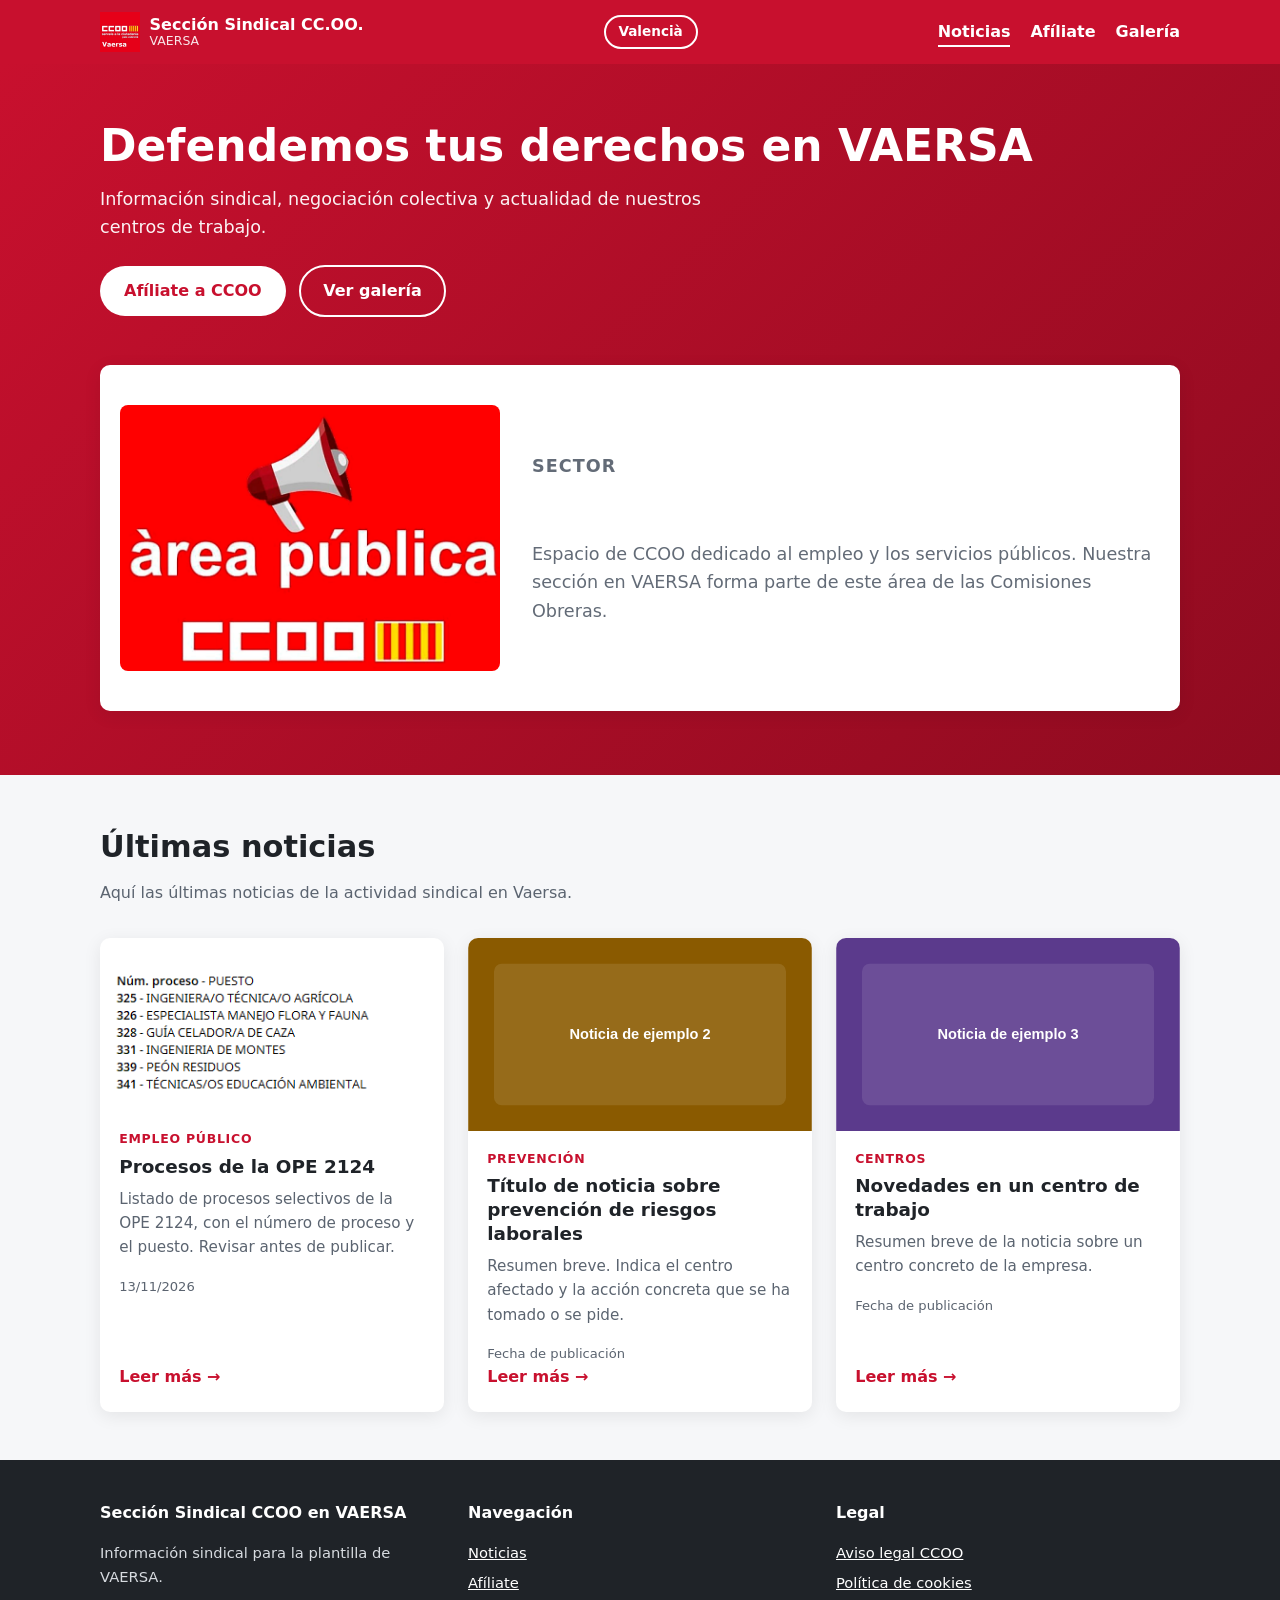
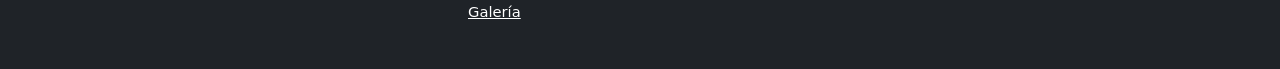
==== es/index.html @ c524bc8a "oro" ====
<!DOCTYPE html>
<html lang="es">
<head>
  <meta charset="UTF-8">
  <meta name="viewport" content="width=device-width, initial-scale=1.0">
  <title>Inicio · CCOO en VAERSA</title>
  <meta name="description" content="Noticias de la Sección Sindical de CCOO en VAERSA: negociación, centros de trabajo y actualidad laboral.">
  <link rel="alternate" hreflang="ca" href="../ca/index.html">
  <link rel="alternate" hreflang="es" href="../es/index.html">
  <link rel="icon" type="image/png" href="../img/ccoo-vaersa.png">
  <link rel="stylesheet" href="../css/styles.css">
</head>
<body>
<a class="skip" href="#principal">Saltar al contenido</a>

<header class="cabecera">
  <div class="contenedor">
    <a class="marca" href="index.html">
      <img class="marca-wordmark" src="../img/ccoo-wordmark.png" alt="CCOO">
      <span>Sección Sindical CC.OO.<small>VAERSA</small></span>
    </a>
    <div class="derecha">
      <nav class="idiomes" aria-label="Idioma">
        <a href="../ca/index.html" lang="ca" hreflang="ca">Valencià</a>
      </nav>
      <button class="menu-btn" aria-expanded="false" aria-controls="menu-principal" aria-label="Abrir menú">☰</button>
    </div>
    <nav class="nav" id="menu-principal" aria-label="Principal">
      <ul>
        <li><a href="index.html" aria-current="page">Noticias</a></li>
        <li><a href="afiliacion.html">Afíliate</a></li>
        <li><a href="galeria.html">Galería</a></li>
      </ul>
    </nav>
  </div>
</header>

<main id="principal">
  <div class="hero">
    <div class="contenedor hero-grid">
      <div>
        <h1>Defendemos tus derechos en VAERSA</h1>
        <p>Información sindical, negociación colectiva y actualidad de nuestros centros de trabajo.</p>
        <a class="boton" href="afiliacion.html">Afíliate a CCOO</a>
        <a class="boton-sec" href="galeria.html">Ver galería</a>
      </div>
    </div>
    <div class="ap contenedor">
      <a href="https://paisvalencia.fsc.ccoo.es/" target="_blank" rel="noopener noreferrer">
        <img src="../img/ccoo-area-publica.png" alt="Logotipo de Àrea Pública de CCOO" width="1600" height="1121" loading="lazy">
      </a>
      <div>
        <p class="etiqueta">Sector</p>
        <h2>Área Pública</h2>
        <p>Espacio de CCOO dedicado al empleo y los servicios públicos. Nuestra sección en VAERSA forma parte de este área de las Comisiones Obreras.</p>
      </div>
    </div>
  </div>

  <section aria-labelledby="titulo-noticias">
    <div class="contenedor">
      <h2 id="titulo-noticias">Últimas noticias</h2>
      <p class="subtitulo">Aquí las últimas noticias de la actividad sindical en Vaersa.</p>
      <div class="rejilla">
        <article class="tarjeta">
          <img class="pequena" src="../img/fin-ope-2124.png" alt="Listado de procesos selectivos de la OPE 2124 con número de proceso y puesto" width="340" height="137" loading="lazy">
          <div class="cuerpo">
            <span class="etiqueta">Empleo público</span>
            <h3>Procesos de la OPE 2124</h3>
            <p>Listado de procesos selectivos de la OPE 2124, con el número de proceso y el puesto. Revisar antes de publicar.</p>
            <div class="mas" hidden><p>Recordad que las plazas con reserva de DF (diversidad funcional) se ofrecen primero a 'DF promoción interna', si hay vacantes se ofrecen a 'DF Turno Libre' y si finalmente quedasen vacantes pasarían a 'sin reserva'. El motivo es que la prioridad de adjudicación es la DF en si misma.</p></div>
            <span class="fecha">13/11/2026</span>
            <button class="enlace enlace-btn" type="button" aria-expanded="false" data-mas="Leer más →" data-menos="Menos">Leer más →</button>
          </div>
        </article>



        <article class="tarjeta">
          <img src="../img/noticia-02.svg" alt="Imagen de la noticia de ejemplo 2" width="800" height="450" loading="lazy">
          <div class="cuerpo">
            <span class="etiqueta">Prevención</span>
            <h3>Título de noticia sobre prevención de riesgos laborales</h3>
            <p>Resumen breve. Indica el centro afectado y la acción concreta que se ha tomado o se pide.</p>
            <div class="mas" hidden><p>Texto completo pendiente de redactar.</p></div>
            <span class="fecha">Fecha de publicación</span>
            <button class="enlace enlace-btn" type="button" aria-expanded="false" data-mas="Leer más →" data-menos="Menos">Leer más →</button>
          </div>
        </article>
        <article class="tarjeta">
          <img src="../img/noticia-03.svg" alt="Imagen de la noticia de ejemplo 3" width="800" height="450" loading="lazy">
          <div class="cuerpo">
            <span class="etiqueta">Centros</span>
            <h3>Novedades en un centro de trabajo</h3>
            <p>Resumen breve de la noticia sobre un centro concreto de la empresa.</p>
            <div class="mas" hidden><p>Texto completo pendiente de redactar.</p></div>
            <span class="fecha">Fecha de publicación</span>
            <button class="enlace enlace-btn" type="button" aria-expanded="false" data-mas="Leer más →" data-menos="Menos">Leer más →</button>
          </div>
        </article>
      </div>
    </div>
  </section>
</main>

<footer class="pie">
  <div class="contenedor columnas">
    <div>
      <h3>Sección Sindical CCOO en VAERSA</h3>
      <p>Información sindical para la plantilla de VAERSA.</p>
    </div>
    <div>
      <h3>Navegación</h3>
      <ul>
        <li><a href="index.html">Noticias</a></li>
        <li><a href="afiliacion.html">Afíliate</a></li>
        <li><a href="galeria.html">Galería</a></li>
      </ul>
    </div>
    <div>
      <h3>Legal</h3>
      <ul>
        <li><a href="https://www.ccoo.es/Aviso_legal">Aviso legal CCOO</a></li>
        <li><a href="https://www.ccoo.es/Politica_de_cookies">Política de cookies</a></li>
      </ul>
    </div>
  </div>
</footer>

<script src="../js/main.js"></script>
</body>
</html>
---- css/styles.css ----
:root{
  --rojo:#c8102e;
  --rojo-osc:#8f0b20;
  --gris-oscuro:#1f2328;
  --gris:#5b6470;
  --fondo:#f6f7f9;
  --blanco:#ffffff;
  --radio:10px;
  --sombra:0 4px 18px rgba(0,0,0,.08);
  --max:1120px;
}
*{box-sizing:border-box}
html{scroll-behavior:smooth}
body{margin:0;font-family:system-ui,-apple-system,"Segoe UI",Roboto,Arial,sans-serif;color:var(--gris-oscuro);background:var(--fondo);line-height:1.6}
img{max-width:100%;height:auto;display:block}
img.tarjeta{display:block;width:100%;height:auto}
a{color:var(--rojo)}
.contenedor{max-width:var(--max);margin:0 auto;padding:0 1.25rem}
.skip{position:absolute;left:-9999px}
.skip:focus{left:1rem;top:1rem;background:#fff;padding:.5rem 1rem;z-index:100}
:focus-visible{outline:3px solid #ffb703;outline-offset:2px}

.cabecera{background:var(--rojo);color:#fff;position:sticky;top:0;z-index:50}
.cabecera .contenedor{display:flex;align-items:center;justify-content:space-between;gap:1rem;min-height:64px}
.marca{display:flex;align-items:center;gap:.6rem;color:#fff;text-decoration:none;font-weight:700}
.marca small{display:block;font-weight:400;font-size:.78rem;opacity:.9}
.marca img{width:40px;height:40px}
.menu-btn{display:none;background:none;border:0;color:#fff;font-size:1.6rem;cursor:pointer;padding:.25rem .5rem}
.nav ul{list-style:none;margin:0;padding:0;display:flex;gap:1.25rem}
.nav a{color:#fff;text-decoration:none;font-weight:600;padding:.25rem 0;border-bottom:2px solid transparent}
.nav a:hover,.nav a[aria-current="page"]{border-bottom-color:#fff}

.hero{background:linear-gradient(135deg,var(--rojo) 0%,var(--rojo-osc) 100%);color:#fff;padding:3.5rem 0 4rem}
.hero h1{font-size:clamp(1.8rem,4vw,2.75rem);margin:0 0 .75rem;line-height:1.2}
.hero p{font-size:1.1rem;max-width:640px;margin:0 0 1.5rem;opacity:.95}
.boton{display:inline-block;background:#fff;color:var(--rojo);padding:.75rem 1.5rem;border-radius:999px;font-weight:700;text-decoration:none}
.boton:hover{background:#fbe9ec}
.boton-sec{display:inline-block;border:2px solid #fff;color:#fff;padding:.7rem 1.4rem;border-radius:999px;font-weight:700;text-decoration:none;margin-left:.5rem}

section{padding:3rem 0}
h2{font-size:clamp(1.4rem,3vw,1.9rem);margin:0 0 1rem}
.subtitulo{color:var(--gris);margin:-.5rem 0 2rem}

.rejilla{display:grid;gap:1.5rem;grid-template-columns:repeat(auto-fit,minmax(280px,1fr))}
.tarjeta{background:var(--blanco);border-radius:var(--radio);box-shadow:var(--sombra);overflow:hidden;display:flex;flex-direction:column}
.tarjeta img{width:100%;height:auto;object-fit:contain;aspect-ratio:auto}
.tarjeta .cuerpo{padding:1.1rem 1.2rem 1.4rem;display:flex;flex-direction:column;flex:1}
.etiqueta{font-size:.78rem;text-transform:uppercase;letter-spacing:.06em;color:var(--rojo);font-weight:700}
.tarjeta h3{margin:.35rem 0 .5rem;font-size:1.15rem;line-height:1.3}
.tarjeta p{margin:0 0 1rem;color:var(--gris);font-size:.95rem}
.tarjeta .enlace{margin-top:auto;font-weight:700;text-decoration:none}
.fecha{font-size:.82rem;color:var(--gris)}

.ventajas{display:grid;gap:1rem;grid-template-columns:repeat(auto-fit,minmax(240px,1fr));list-style:none;padding:0;margin:0}
.ventajas li{background:var(--blanco);padding:1.25rem;border-radius:var(--radio);box-shadow:var(--sombra);border-top:4px solid var(--rojo)}
.ventajas strong{display:block;margin-bottom:.25rem}
.precio{background:var(--blanco);border-radius:var(--radio);box-shadow:var(--sombra);padding:2rem;display:grid;gap:1.5rem;grid-template-columns:1fr 1fr;align-items:center}
.precio .cifra{font-size:clamp(2.4rem,6vw,3.4rem);font-weight:800;color:var(--rojo);line-height:1}
.precio .cifra span{font-size:1rem;color:var(--gris);font-weight:600}
.aviso{font-size:.85rem;color:var(--gris);background:#fff7e0;border-left:4px solid #e0a800;padding:.75rem 1rem;border-radius:6px;margin-top:1rem}
.pasos{counter-reset:paso;list-style:none;padding:0;margin:1.5rem 0 0;display:grid;gap:1rem}
.pasos li{counter-increment:paso;background:var(--blanco);padding:1rem 1.25rem 1rem 3.5rem;border-radius:var(--radio);position:relative;box-shadow:var(--sombra)}
.pasos li::before{content:counter(paso);position:absolute;left:1rem;top:50%;transform:translateY(-50%);background:var(--rojo);color:#fff;width:28px;height:28px;border-radius:50%;display:grid;place-items:center;font-weight:700}
.pasos .boton{margin-top:.5rem;background:var(--rojo);color:#fff}
.pasos .boton:hover{background:var(--rojo-osc)}

.filtros{display:flex;gap:.5rem;flex-wrap:wrap;margin-bottom:1.5rem}
.filtros button{border:1px solid var(--rojo);background:#fff;color:var(--rojo);padding:.45rem 1rem;border-radius:999px;cursor:pointer;font-weight:600}
.filtros button[aria-pressed="true"]{background:var(--rojo);color:#fff}
.galeria{display:grid;gap:1rem;grid-template-columns:repeat(auto-fill,minmax(220px,1fr))}
.galeria figure{margin:0;background:#fff;border-radius:var(--radio);overflow:hidden;box-shadow:var(--sombra)}
.galeria figure[hidden]{display:none}
.galeria img{aspect-ratio:4/3;object-fit:cover;width:100%;transition:transform .3s}
.galeria figure:hover img{transform:scale(1.04)}
.galeria figcaption{padding:.6rem .8rem;font-size:.9rem;color:var(--gris)}

.pie{background:var(--gris-oscuro);color:#d7dbe0;padding:2.5rem 0;font-size:.92rem}
.pie a{color:#fff}
.pie .columnas{display:grid;gap:1.5rem;grid-template-columns:repeat(auto-fit,minmax(200px,1fr))}
.pie h3{color:#fff;font-size:1rem;margin-top:0}
.pie ul{list-style:none;padding:0;margin:0}
.pie li{margin-bottom:.35rem}

@media (max-width:820px){
  .menu-btn{display:block}
  .nav{display:none;position:absolute;top:64px;left:0;right:0;background:var(--rojo-osc)}
  .nav.abierto{display:block}
  .nav ul{flex-direction:column;padding:1rem 1.25rem;gap:.75rem}
  .precio{grid-template-columns:1fr;padding:1.5rem}
  .boton-sec{margin-left:0;margin-top:.75rem}
}
@media (max-width:480px){
  section{padding:2.2rem 0}
  .hero{padding:2.5rem 0 3rem}
  .galeria{grid-template-columns:1fr 1fr}
}
@media (prefers-reduced-motion:reduce){*{transition:none!important;scroll-behavior:auto!important}}

/* ---- Imágenes de marca ---- */
.marca-wordmark{height:26px;width:auto}
.marca span{line-height:1.15}
.hero-grid{display:block}
.ap{display:grid;grid-template-columns:minmax(220px,380px) 1fr;gap:2rem;align-items:center;padding:2.5rem 1.25rem;background:var(--blanco);border-radius:var(--radio);box-shadow:var(--sombra);margin-top:3rem;max-width:calc(var(--max) - 2.5rem)}
.ap img{width:100%;border-radius:8px}
.ap h2{margin:.25rem 0 .5rem}
.ap p{margin:0;color:var(--gris)}
@media (max-width:820px){
  .ap{grid-template-columns:1fr;margin-top:2rem}
}

/* ---- Idioma ---- */
.derecha{display:flex;align-items:center;gap:.75rem}
.idiomes a{display:inline-block;color:#fff;text-decoration:none;font-weight:700;font-size:.85rem;border:2px solid #fff;border-radius:999px;padding:.25rem .8rem;white-space:nowrap}
.idiomes a:hover{background:#fff;color:var(--rojo)}
@media (max-width:820px){
  .nav{top:64px}
}

/* Imagen pequeña (listado): sin ampliar, centrada, con fondo blanco */
.tarjeta img.pequena{width:auto;max-width:100%;height:auto;align-self:center;margin:1.25rem auto .25rem;padding:.6rem;background:#fff;object-fit:contain;aspect-ratio:auto}

/* Botón con aspecto de enlace (Llegir més / Menys) */
.enlace-btn{background:none;border:0;padding:0;margin-top:auto;cursor:pointer;font:inherit;font-weight:700;color:var(--rojo);text-align:left}
.enlace-btn:hover{text-decoration:underline}
.cuerpo .mas{margin:.5rem 0 .75rem;color:var(--gris);font-size:.95rem}
.cuerpo .mas p{margin:0}
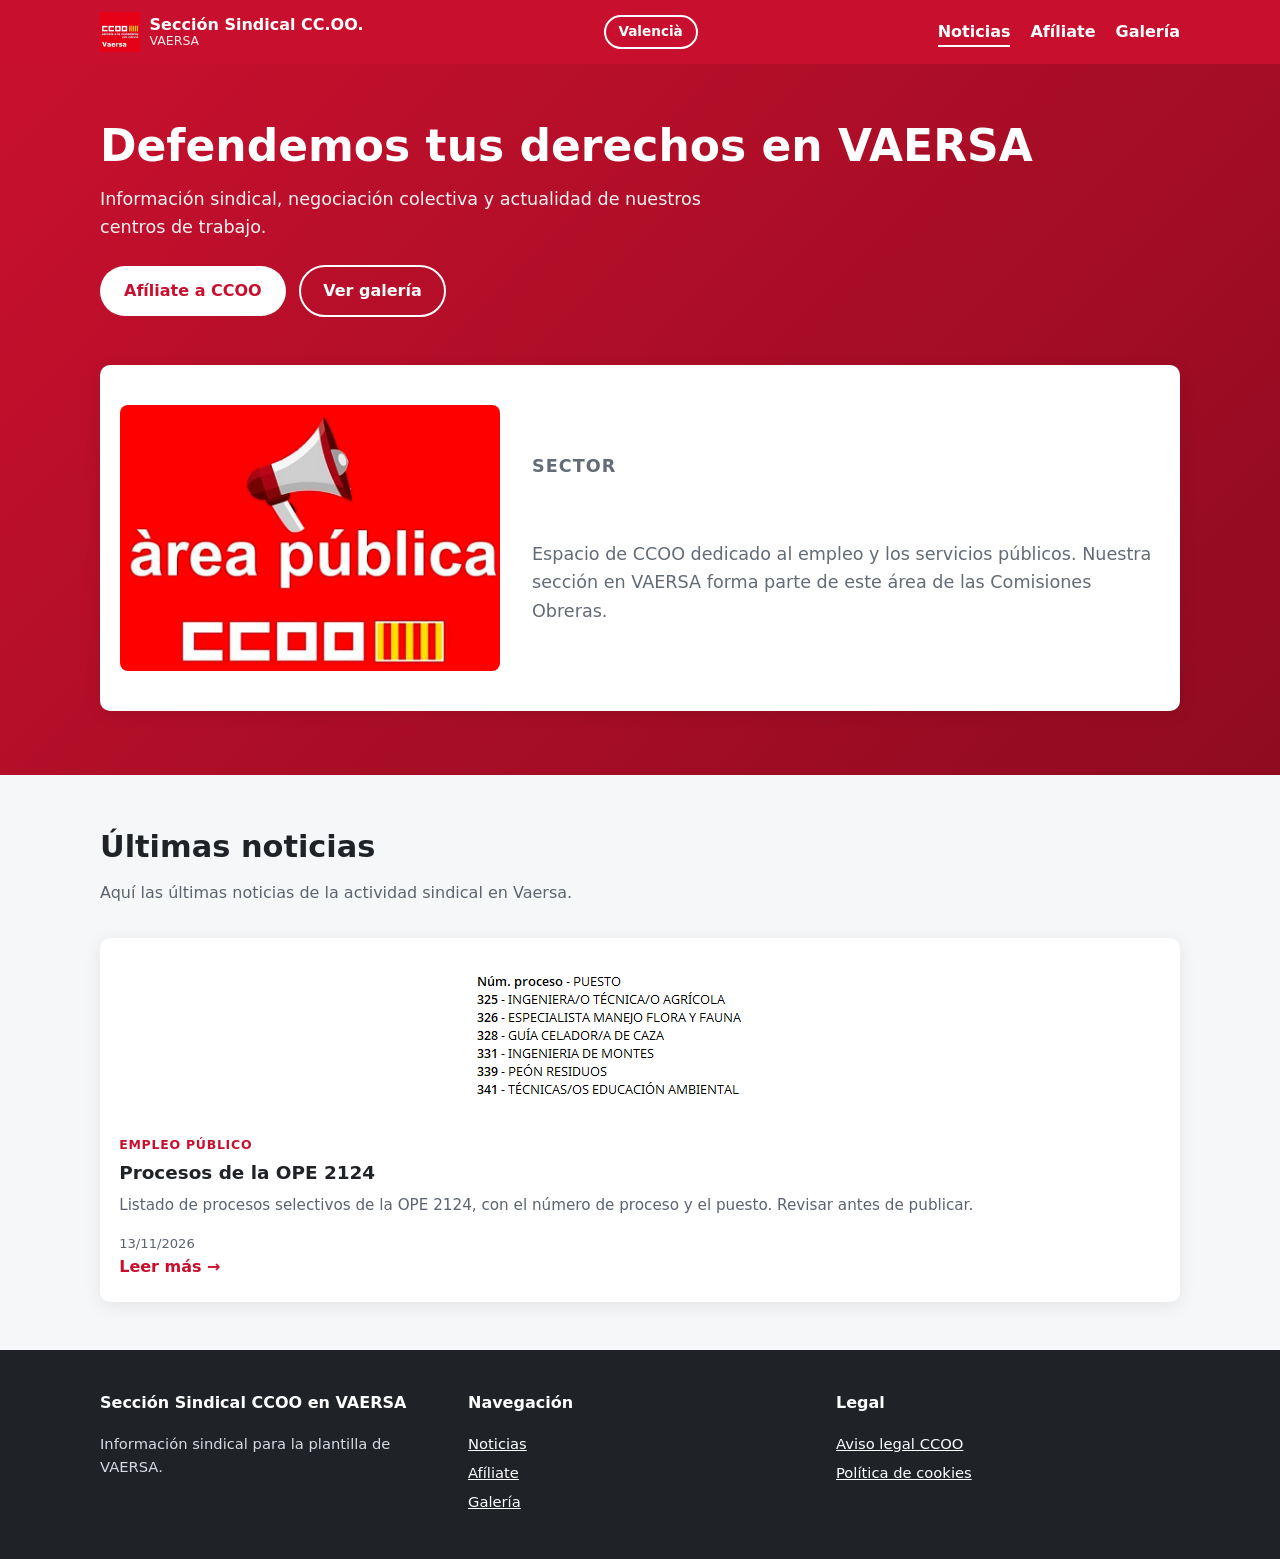
==== commit 31c61915: "elimino tarjetas" ====
--- a/es/index.html
+++ b/es/index.html
@@ -76,7 +76,7 @@
 
 
 
-        <article class="tarjeta">
+        <!-- <article class="tarjeta">
           <img src="../img/noticia-02.svg" alt="Imagen de la noticia de ejemplo 2" width="800" height="450" loading="lazy">
           <div class="cuerpo">
             <span class="etiqueta">Prevención</span>
@@ -86,8 +86,9 @@
             <span class="fecha">Fecha de publicación</span>
             <button class="enlace enlace-btn" type="button" aria-expanded="false" data-mas="Leer más →" data-menos="Menos">Leer más →</button>
           </div>
-        </article>
-        <article class="tarjeta">
+        </article> -->
+
+        <!-- <article class="tarjeta">
           <img src="../img/noticia-03.svg" alt="Imagen de la noticia de ejemplo 3" width="800" height="450" loading="lazy">
           <div class="cuerpo">
             <span class="etiqueta">Centros</span>
@@ -97,7 +98,7 @@
             <span class="fecha">Fecha de publicación</span>
             <button class="enlace enlace-btn" type="button" aria-expanded="false" data-mas="Leer más →" data-menos="Menos">Leer más →</button>
           </div>
-        </article>
+        </article> -->
       </div>
     </div>
   </section>
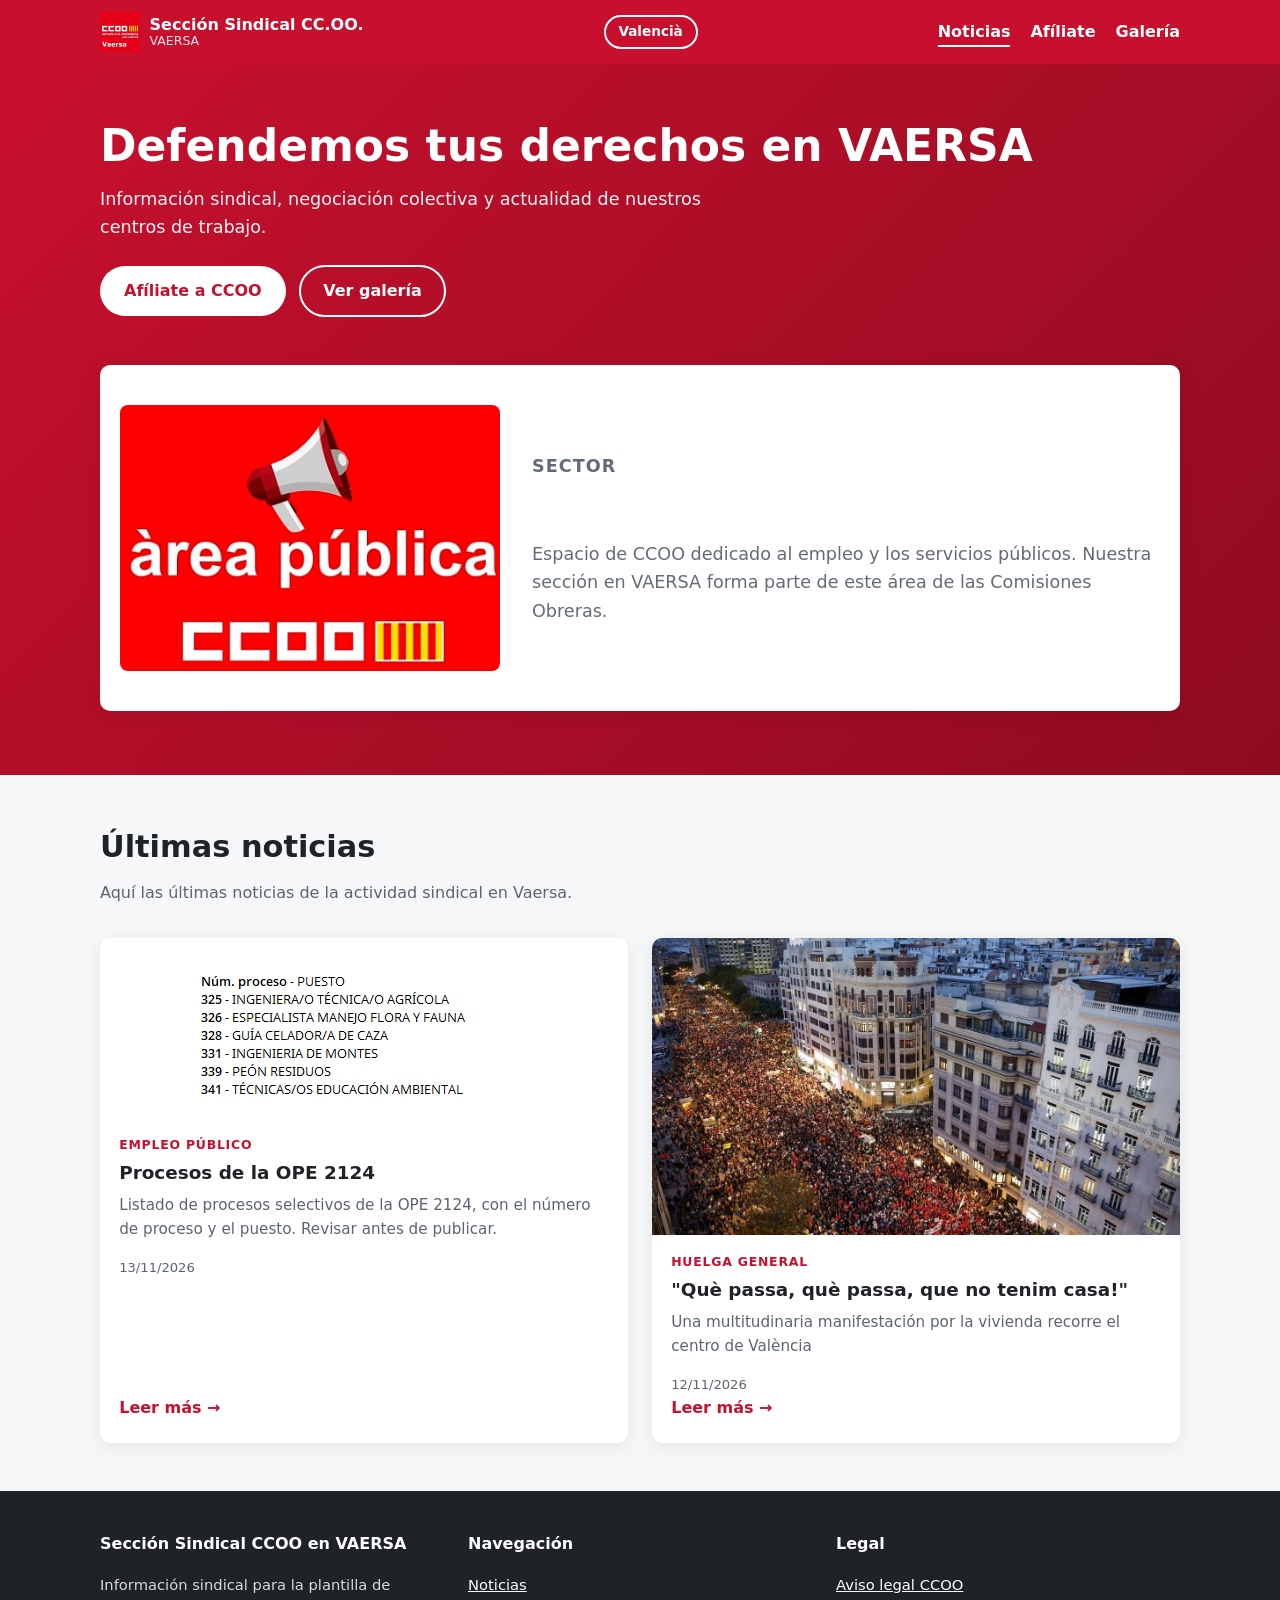
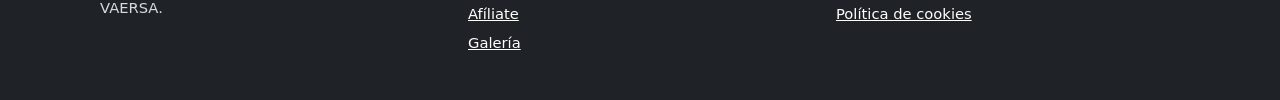
==== commit ae33034d: "otro" ====
--- a/es/index.html
+++ b/es/index.html
@@ -62,6 +62,11 @@
       <h2 id="titulo-noticias">Últimas noticias</h2>
       <p class="subtitulo">Aquí las últimas noticias de la actividad sindical en Vaersa.</p>
       <div class="rejilla">
+
+
+
+
+
         <article class="tarjeta">
           <img class="pequena" src="../img/fin-ope-2124.png" alt="Listado de procesos selectivos de la OPE 2124 con número de proceso y puesto" width="340" height="137" loading="lazy">
           <div class="cuerpo">
@@ -76,17 +81,23 @@
 
 
 
-        <!-- <article class="tarjeta">
-          <img src="../img/noticia-02.svg" alt="Imagen de la noticia de ejemplo 2" width="800" height="450" loading="lazy">
+        <article class="tarjeta">
+          <a href="https://www.eldiario.es/comunitat-valenciana/val/multitudinaria-manifestacio-per-l-habitatge-recorre-centre-valencia-passa-passa-no-tenim-casa_1_13656510.html" target="_blank" rel="noopener noreferrer"><img src="../img/mani11N.jpg" alt="11N manifestación en València" width="800" height="450" loading="lazy">
+          </a>
           <div class="cuerpo">
-            <span class="etiqueta">Prevención</span>
-            <h3>Título de noticia sobre prevención de riesgos laborales</h3>
-            <p>Resumen breve. Indica el centro afectado y la acción concreta que se ha tomado o se pide.</p>
-            <div class="mas" hidden><p>Texto completo pendiente de redactar.</p></div>
-            <span class="fecha">Fecha de publicación</span>
+            <span class="etiqueta">Huelga General</span>
+            <h3>"Què passa, què passa, que no tenim casa!"</h3>
+            <p>Una multitudinaria manifestación por la vivienda recorre el centro de València</p>
+            <div class="mas" hidden>
+              <p>Unas 40.000 personas participan en una “histórica” manifestación en València en una jornada en la cual se ha parado el Puerto de València, el de Alicante, y en la cual los sindicatos elevan la participación a un 60% y la patronal a un 2,5%.
+              <br><br>La huelga por la vivienda concluye en València con una manifestación masiva, todo y la guerra de cifras, cargas y detenciones</p>
+            </div>
+            <span class="fecha">12/11/2026</span>
             <button class="enlace enlace-btn" type="button" aria-expanded="false" data-mas="Leer más →" data-menos="Menos">Leer más →</button>
           </div>
-        </article> -->
+        </article> 
+        
+        
 
         <!-- <article class="tarjeta">
           <img src="../img/noticia-03.svg" alt="Imagen de la noticia de ejemplo 3" width="800" height="450" loading="lazy">
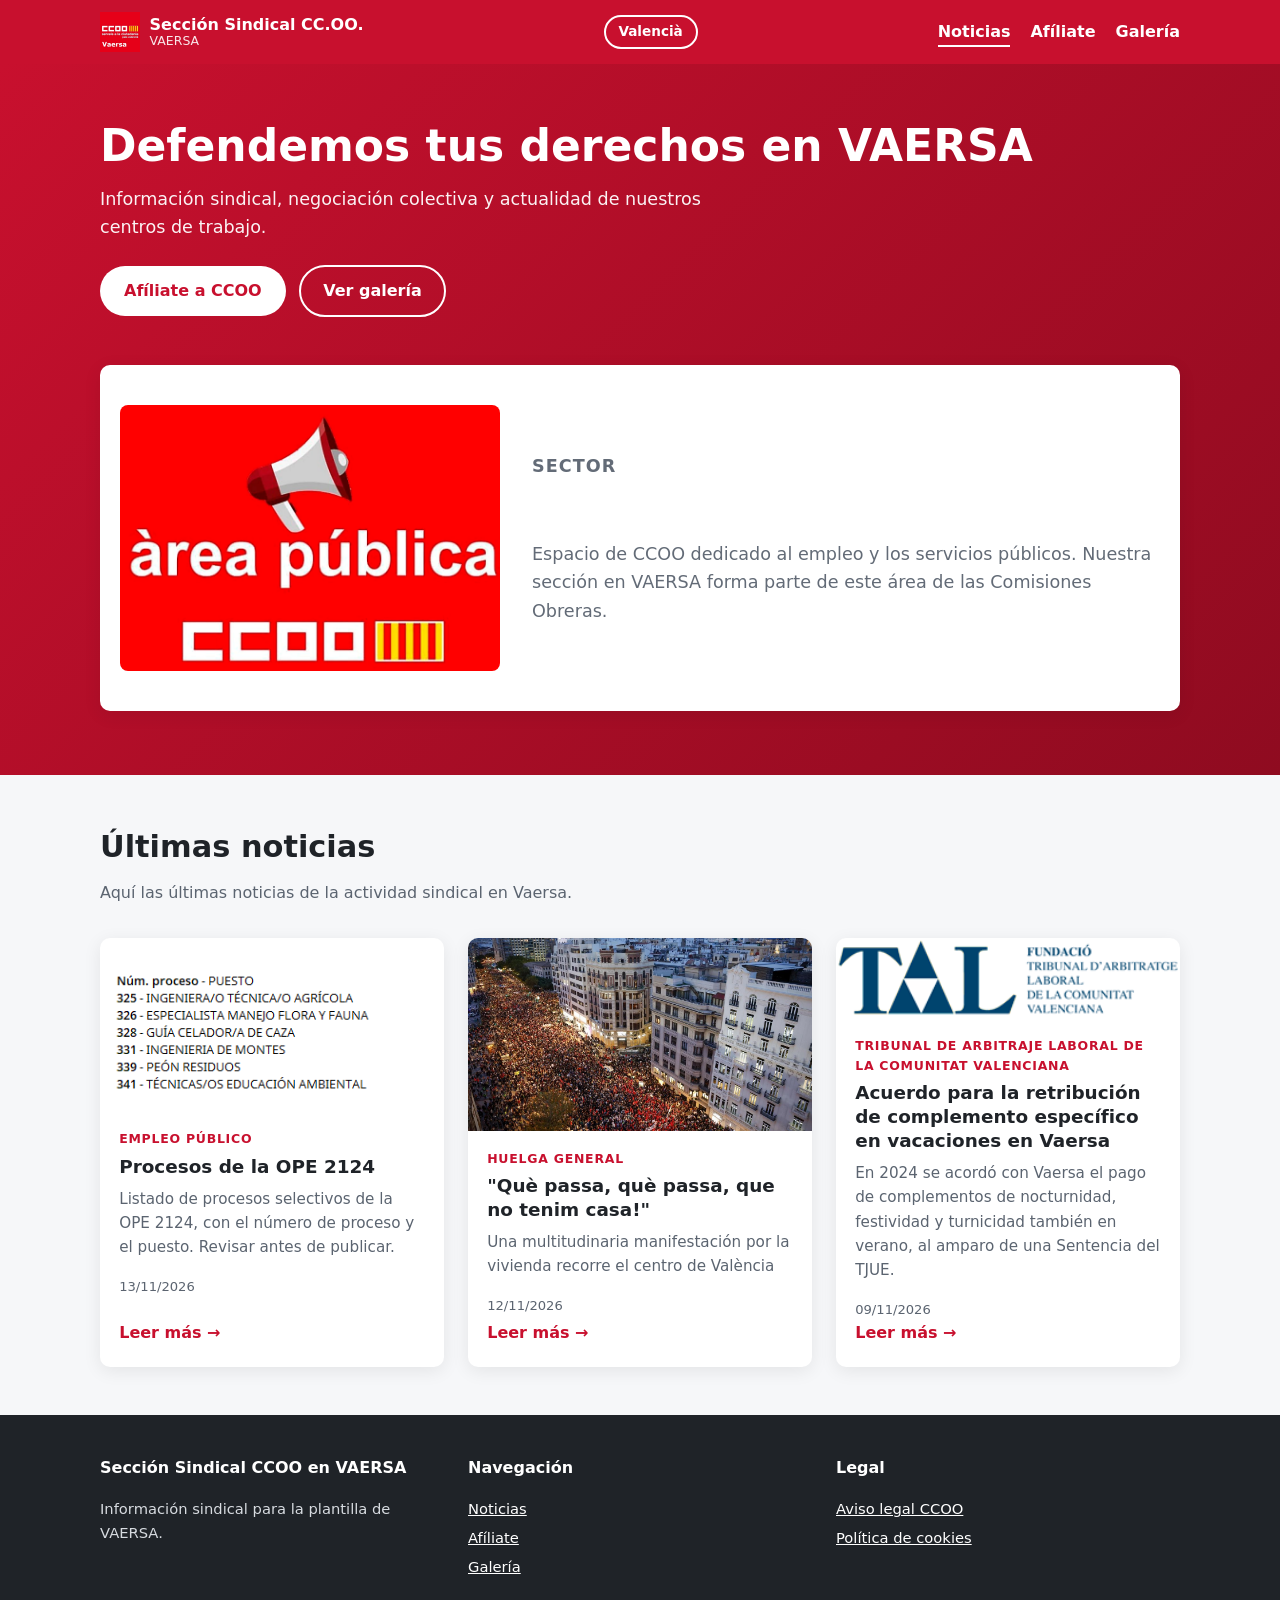
==== commit ebd7d07d: "Tercera noticia" ====
--- a/es/index.html
+++ b/es/index.html
@@ -97,7 +97,17 @@
           </div>
         </article> 
         
-        
+        <article class="tarjeta">
+          <img src="../img/logo-tal-header-std.png" alt="Imagen logotipo del TAL" width="800" height="450" loading="lazy">
+          <div class="cuerpo">
+            <span class="etiqueta">Tribunal de Arbitraje Laboral de la Comunitat Valenciana</span>
+            <h3>Acuerdo para la retribución de complemento específico en vacaciones en Vaersa</h3>
+            <p>En 2024 se acordó con Vaersa el pago de complementos de nocturnidad, festividad y turnicidad también en verano, al amparo de una Sentencia del TJUE.</p>
+            <div class="mas" hidden><p>A día de hoy quedaban algunas personas por cobrarlo. Hoy la empresa se compromete con nosotr@s a pagar lo atrasado en la nómina de diciembre.</p></div>
+            <span class="fecha">09/11/2026</span>
+            <button class="enlace enlace-btn" type="button" aria-expanded="false" data-mas="Leer más →" data-menos="Menos">Leer más →</button>
+          </div>
+        </article>        
 
         <!-- <article class="tarjeta">
           <img src="../img/noticia-03.svg" alt="Imagen de la noticia de ejemplo 3" width="800" height="450" loading="lazy">
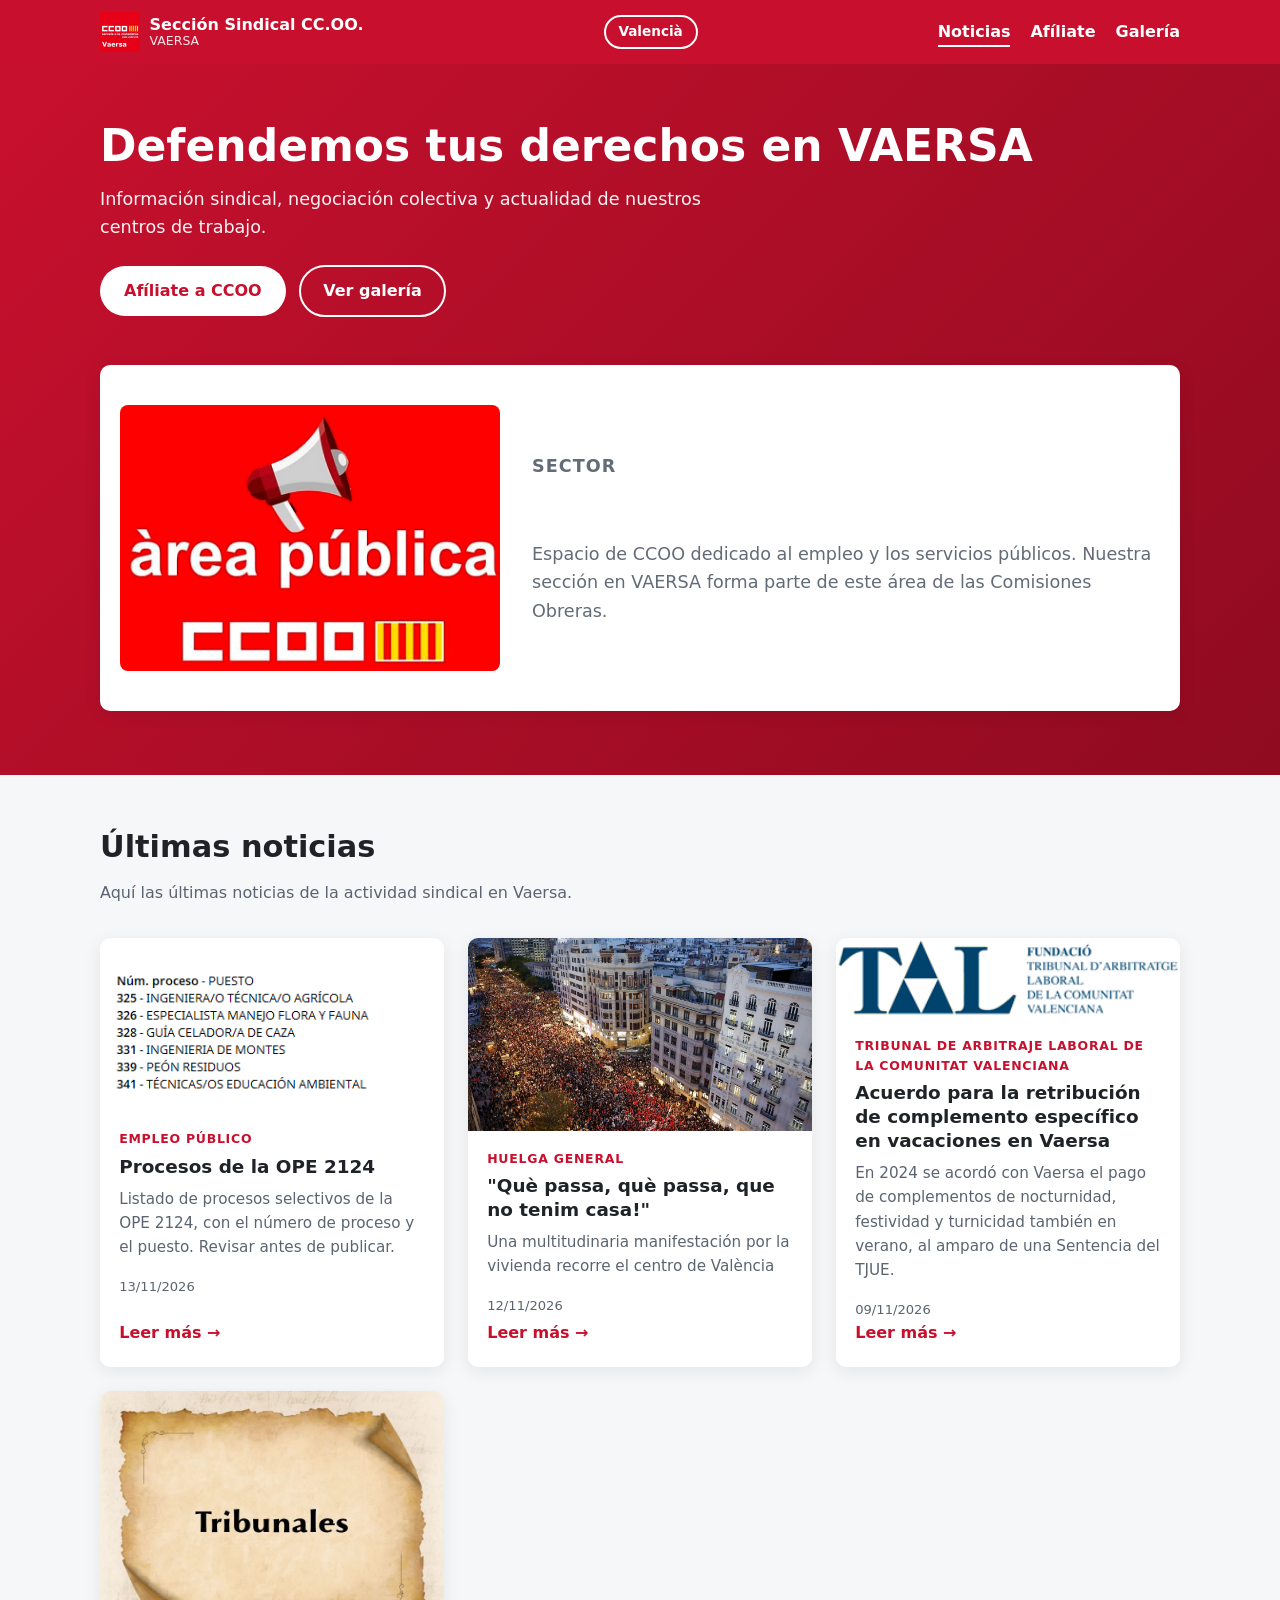
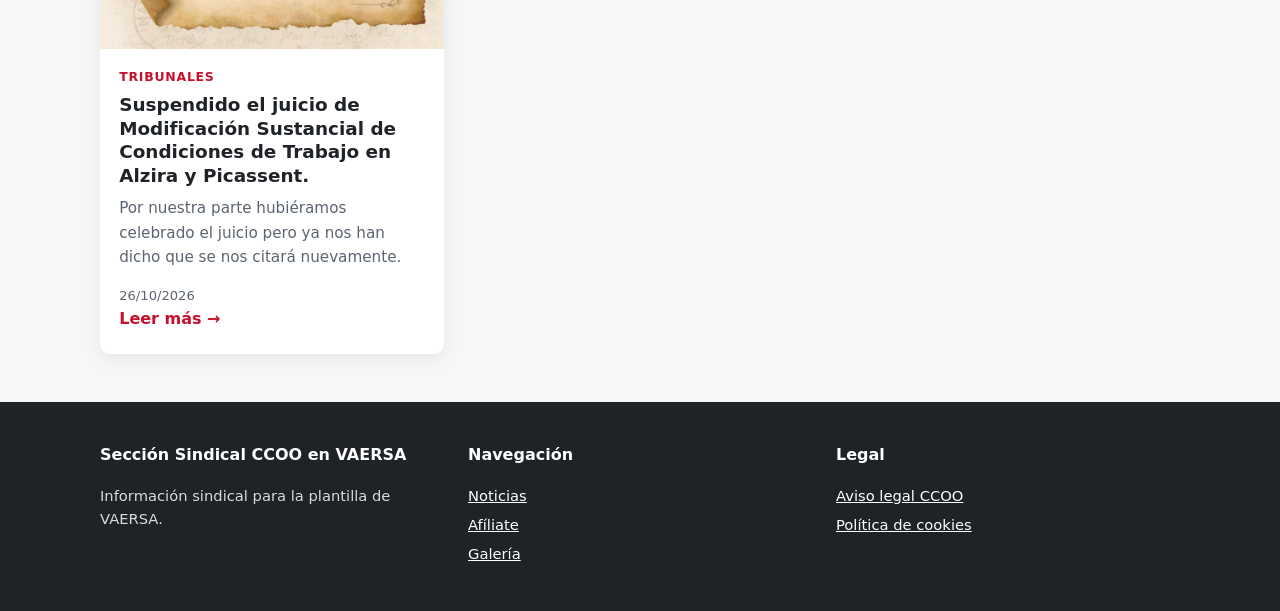
==== commit 7e7eed69: "cuatro noticias" ====
--- a/es/index.html
+++ b/es/index.html
@@ -65,7 +65,7 @@
 
 
 
-
+<!-- NOTICIA -->
 
         <article class="tarjeta">
           <img class="pequena" src="../img/fin-ope-2124.png" alt="Listado de procesos selectivos de la OPE 2124 con número de proceso y puesto" width="340" height="137" loading="lazy">
@@ -79,7 +79,7 @@
           </div>
         </article>
 
-
+<!-- NOTICIA -->
 
         <article class="tarjeta">
           <a href="https://www.eldiario.es/comunitat-valenciana/val/multitudinaria-manifestacio-per-l-habitatge-recorre-centre-valencia-passa-passa-no-tenim-casa_1_13656510.html" target="_blank" rel="noopener noreferrer"><img src="../img/mani11N.jpg" alt="11N manifestación en València" width="800" height="450" loading="lazy">
@@ -95,7 +95,9 @@
             <span class="fecha">12/11/2026</span>
             <button class="enlace enlace-btn" type="button" aria-expanded="false" data-mas="Leer más →" data-menos="Menos">Leer más →</button>
           </div>
-        </article> 
+        </article>
+
+<!-- NOTICIA -->
         
         <article class="tarjeta">
           <img src="../img/logo-tal-header-std.png" alt="Imagen logotipo del TAL" width="800" height="450" loading="lazy">
@@ -107,7 +109,24 @@
             <span class="fecha">09/11/2026</span>
             <button class="enlace enlace-btn" type="button" aria-expanded="false" data-mas="Leer más →" data-menos="Menos">Leer más →</button>
           </div>
-        </article>        
+        </article>
+
+<!-- NOTICIA -->
+
+        <article class="tarjeta">
+          <img src="../img/Tribunales.jpg" alt="Sección de tribunales" width="800" height="450" loading="lazy">
+          <div class="cuerpo">
+            <span class="etiqueta">Tribunales</span>
+            <h3>Suspendido el juicio de Modificación Sustancial de Condiciones de Trabajo en Alzira y Picassent.</h3>
+            <p>Por nuestra parte hubiéramos celebrado el juicio pero ya nos han dicho que se nos citará nuevamente.</p>
+            <div class="mas" hidden><p>Los motivos:<br>
+              -VAERSA ha facilitado documentación no legible en dos archivos a través del sistema de comunicación judicial.<br>
+              -La Inspección de Trabajo 'no ha tenido tiempo' de informar al juzgado por falta de medios.<br>
+              -A la Abogacía de la GVA y a VAERSA no les da la gana celebrar en estas condiciones.</p></div>
+            <span class="fecha">26/10/2026</span>
+            <button class="enlace enlace-btn" type="button" aria-expanded="false" data-mas="Leer más →" data-menos="Menos">Leer más →</button>
+          </div>
+        </article>
 
         <!-- <article class="tarjeta">
           <img src="../img/noticia-03.svg" alt="Imagen de la noticia de ejemplo 3" width="800" height="450" loading="lazy">
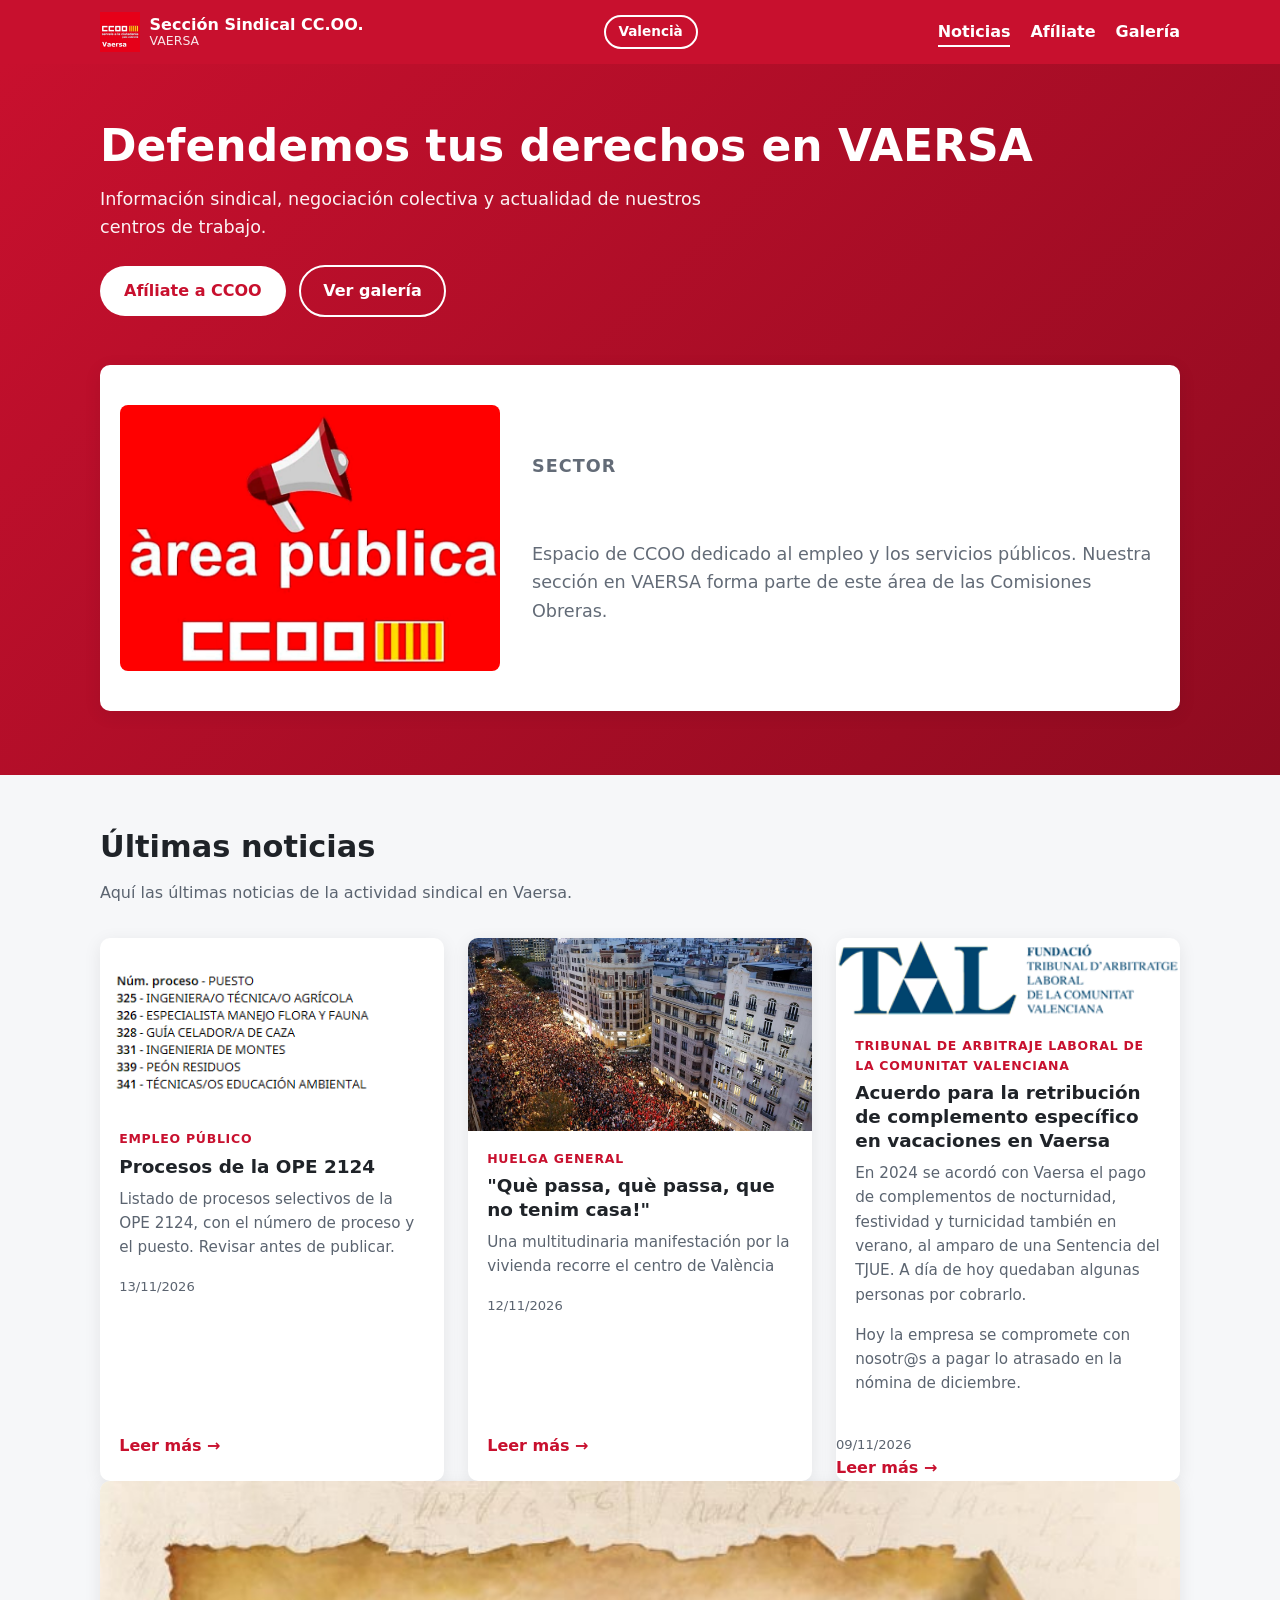
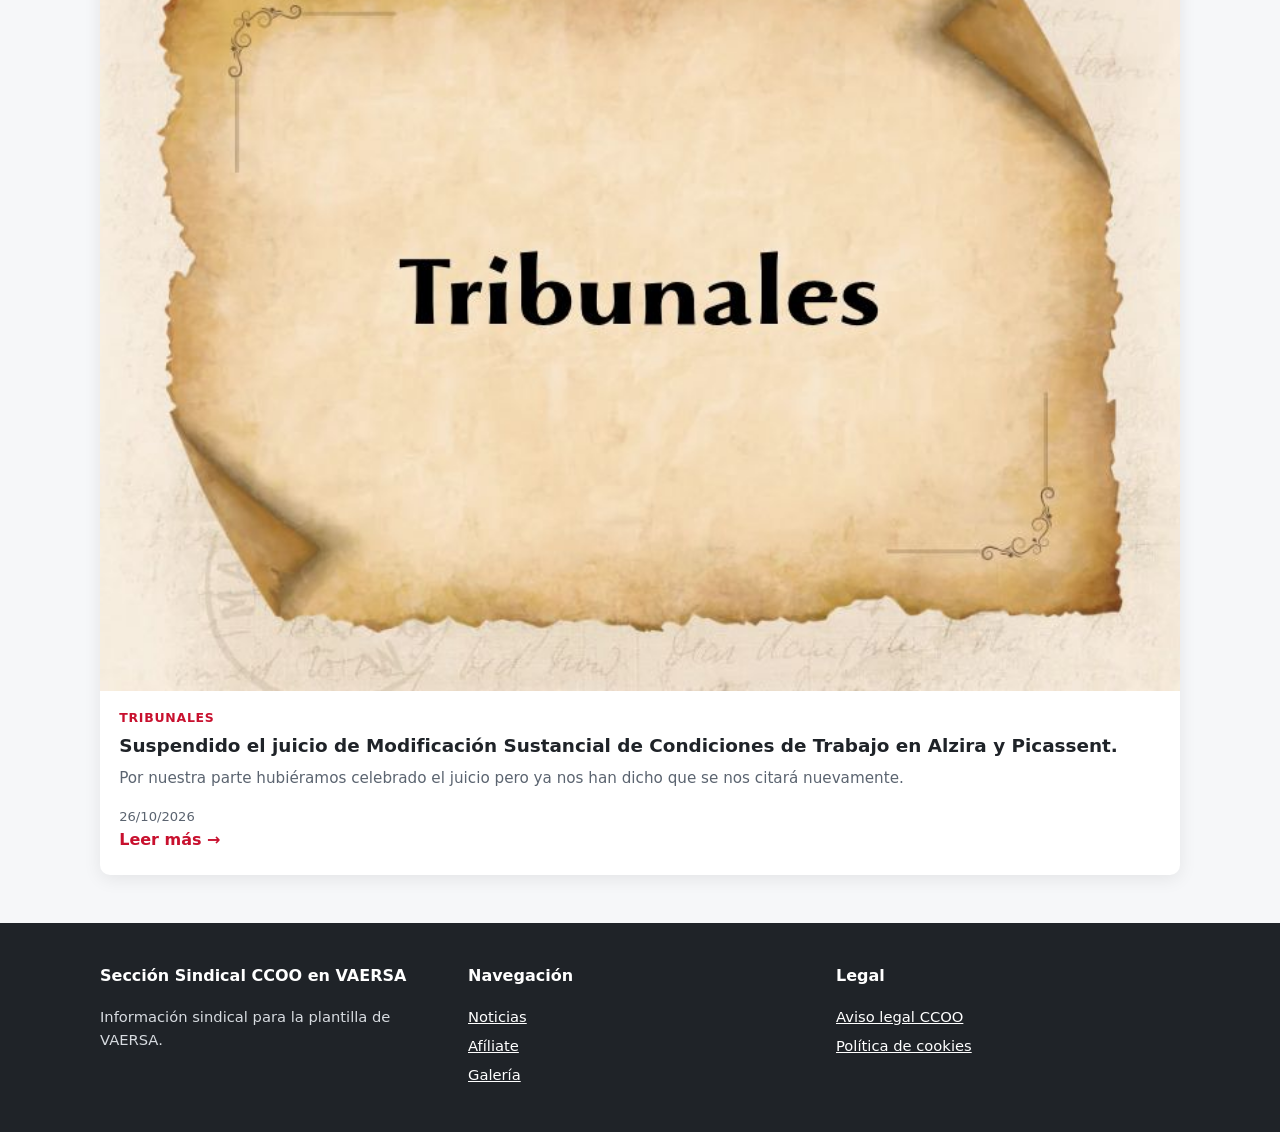
==== commit 64821f2d: "enlace rojo" ====
--- a/es/index.html
+++ b/es/index.html
@@ -104,8 +104,8 @@
           <div class="cuerpo">
             <span class="etiqueta">Tribunal de Arbitraje Laboral de la Comunitat Valenciana</span>
             <h3>Acuerdo para la retribución de complemento específico en vacaciones en Vaersa</h3>
-            <p>En 2024 se acordó con Vaersa el pago de complementos de nocturnidad, festividad y turnicidad también en verano, al amparo de una Sentencia del TJUE.</p>
-            <div class="mas" hidden><p>A día de hoy quedaban algunas personas por cobrarlo. Hoy la empresa se compromete con nosotr@s a pagar lo atrasado en la nómina de diciembre.</p></div>
+            <p>En 2024 se acordó con Vaersa el pago de complementos de nocturnidad, festividad y turnicidad también en verano, al amparo de una Sentencia del TJUE. A día de hoy quedaban algunas personas por cobrarlo.</p>
+            <a class="mas" hidden><hr href="https://drive.google.com/file/d/1qpJYz8GKx-r6zxWTsZtFONH2O6Zj_iJY/view?usp=drive_link" target="_blank" rel="noopener noreferrer"></a><p>Hoy la empresa se compromete con nosotr@s a pagar lo atrasado en la nómina de diciembre.</p></div>
             <span class="fecha">09/11/2026</span>
             <button class="enlace enlace-btn" type="button" aria-expanded="false" data-mas="Leer más →" data-menos="Menos">Leer más →</button>
           </div>
--- a/css/styles.css
+++ b/css/styles.css
@@ -1,126 +1,568 @@
-:root{
-  --rojo:#c8102e;
-  --rojo-osc:#8f0b20;
-  --gris-oscuro:#1f2328;
-  --gris:#5b6470;
-  --fondo:#f6f7f9;
-  --blanco:#ffffff;
-  --radio:10px;
-  --sombra:0 4px 18px rgba(0,0,0,.08);
-  --max:1120px;
-}
-*{box-sizing:border-box}
-html{scroll-behavior:smooth}
-body{margin:0;font-family:system-ui,-apple-system,"Segoe UI",Roboto,Arial,sans-serif;color:var(--gris-oscuro);background:var(--fondo);line-height:1.6}
-img{max-width:100%;height:auto;display:block}
-img.tarjeta{display:block;width:100%;height:auto}
-a{color:var(--rojo)}
-.contenedor{max-width:var(--max);margin:0 auto;padding:0 1.25rem}
-.skip{position:absolute;left:-9999px}
-.skip:focus{left:1rem;top:1rem;background:#fff;padding:.5rem 1rem;z-index:100}
-:focus-visible{outline:3px solid #ffb703;outline-offset:2px}
-
-.cabecera{background:var(--rojo);color:#fff;position:sticky;top:0;z-index:50}
-.cabecera .contenedor{display:flex;align-items:center;justify-content:space-between;gap:1rem;min-height:64px}
-.marca{display:flex;align-items:center;gap:.6rem;color:#fff;text-decoration:none;font-weight:700}
-.marca small{display:block;font-weight:400;font-size:.78rem;opacity:.9}
-.marca img{width:40px;height:40px}
-.menu-btn{display:none;background:none;border:0;color:#fff;font-size:1.6rem;cursor:pointer;padding:.25rem .5rem}
-.nav ul{list-style:none;margin:0;padding:0;display:flex;gap:1.25rem}
-.nav a{color:#fff;text-decoration:none;font-weight:600;padding:.25rem 0;border-bottom:2px solid transparent}
-.nav a:hover,.nav a[aria-current="page"]{border-bottom-color:#fff}
-
-.hero{background:linear-gradient(135deg,var(--rojo) 0%,var(--rojo-osc) 100%);color:#fff;padding:3.5rem 0 4rem}
-.hero h1{font-size:clamp(1.8rem,4vw,2.75rem);margin:0 0 .75rem;line-height:1.2}
-.hero p{font-size:1.1rem;max-width:640px;margin:0 0 1.5rem;opacity:.95}
-.boton{display:inline-block;background:#fff;color:var(--rojo);padding:.75rem 1.5rem;border-radius:999px;font-weight:700;text-decoration:none}
-.boton:hover{background:#fbe9ec}
-.boton-sec{display:inline-block;border:2px solid #fff;color:#fff;padding:.7rem 1.4rem;border-radius:999px;font-weight:700;text-decoration:none;margin-left:.5rem}
-
-section{padding:3rem 0}
-h2{font-size:clamp(1.4rem,3vw,1.9rem);margin:0 0 1rem}
-.subtitulo{color:var(--gris);margin:-.5rem 0 2rem}
-
-.rejilla{display:grid;gap:1.5rem;grid-template-columns:repeat(auto-fit,minmax(280px,1fr))}
-.tarjeta{background:var(--blanco);border-radius:var(--radio);box-shadow:var(--sombra);overflow:hidden;display:flex;flex-direction:column}
-.tarjeta img{width:100%;height:auto;object-fit:contain;aspect-ratio:auto}
-.tarjeta .cuerpo{padding:1.1rem 1.2rem 1.4rem;display:flex;flex-direction:column;flex:1}
-.etiqueta{font-size:.78rem;text-transform:uppercase;letter-spacing:.06em;color:var(--rojo);font-weight:700}
-.tarjeta h3{margin:.35rem 0 .5rem;font-size:1.15rem;line-height:1.3}
-.tarjeta p{margin:0 0 1rem;color:var(--gris);font-size:.95rem}
-.tarjeta .enlace{margin-top:auto;font-weight:700;text-decoration:none}
-.fecha{font-size:.82rem;color:var(--gris)}
-
-.ventajas{display:grid;gap:1rem;grid-template-columns:repeat(auto-fit,minmax(240px,1fr));list-style:none;padding:0;margin:0}
-.ventajas li{background:var(--blanco);padding:1.25rem;border-radius:var(--radio);box-shadow:var(--sombra);border-top:4px solid var(--rojo)}
-.ventajas strong{display:block;margin-bottom:.25rem}
-.precio{background:var(--blanco);border-radius:var(--radio);box-shadow:var(--sombra);padding:2rem;display:grid;gap:1.5rem;grid-template-columns:1fr 1fr;align-items:center}
-.precio .cifra{font-size:clamp(2.4rem,6vw,3.4rem);font-weight:800;color:var(--rojo);line-height:1}
-.precio .cifra span{font-size:1rem;color:var(--gris);font-weight:600}
-.aviso{font-size:.85rem;color:var(--gris);background:#fff7e0;border-left:4px solid #e0a800;padding:.75rem 1rem;border-radius:6px;margin-top:1rem}
-.pasos{counter-reset:paso;list-style:none;padding:0;margin:1.5rem 0 0;display:grid;gap:1rem}
-.pasos li{counter-increment:paso;background:var(--blanco);padding:1rem 1.25rem 1rem 3.5rem;border-radius:var(--radio);position:relative;box-shadow:var(--sombra)}
-.pasos li::before{content:counter(paso);position:absolute;left:1rem;top:50%;transform:translateY(-50%);background:var(--rojo);color:#fff;width:28px;height:28px;border-radius:50%;display:grid;place-items:center;font-weight:700}
-.pasos .boton{margin-top:.5rem;background:var(--rojo);color:#fff}
-.pasos .boton:hover{background:var(--rojo-osc)}
-
-.filtros{display:flex;gap:.5rem;flex-wrap:wrap;margin-bottom:1.5rem}
-.filtros button{border:1px solid var(--rojo);background:#fff;color:var(--rojo);padding:.45rem 1rem;border-radius:999px;cursor:pointer;font-weight:600}
-.filtros button[aria-pressed="true"]{background:var(--rojo);color:#fff}
-.galeria{display:grid;gap:1rem;grid-template-columns:repeat(auto-fill,minmax(220px,1fr))}
-.galeria figure{margin:0;background:#fff;border-radius:var(--radio);overflow:hidden;box-shadow:var(--sombra)}
-.galeria figure[hidden]{display:none}
-.galeria img{aspect-ratio:4/3;object-fit:cover;width:100%;transition:transform .3s}
-.galeria figure:hover img{transform:scale(1.04)}
-.galeria figcaption{padding:.6rem .8rem;font-size:.9rem;color:var(--gris)}
-
-.pie{background:var(--gris-oscuro);color:#d7dbe0;padding:2.5rem 0;font-size:.92rem}
-.pie a{color:#fff}
-.pie .columnas{display:grid;gap:1.5rem;grid-template-columns:repeat(auto-fit,minmax(200px,1fr))}
-.pie h3{color:#fff;font-size:1rem;margin-top:0}
-.pie ul{list-style:none;padding:0;margin:0}
-.pie li{margin-bottom:.35rem}
-
-@media (max-width:820px){
-  .menu-btn{display:block}
-  .nav{display:none;position:absolute;top:64px;left:0;right:0;background:var(--rojo-osc)}
-  .nav.abierto{display:block}
-  .nav ul{flex-direction:column;padding:1rem 1.25rem;gap:.75rem}
-  .precio{grid-template-columns:1fr;padding:1.5rem}
-  .boton-sec{margin-left:0;margin-top:.75rem}
-}
-@media (max-width:480px){
-  section{padding:2.2rem 0}
-  .hero{padding:2.5rem 0 3rem}
-  .galeria{grid-template-columns:1fr 1fr}
-}
-@media (prefers-reduced-motion:reduce){*{transition:none!important;scroll-behavior:auto!important}}
+:root {
+  --rojo: #c8102e;
+  --rojo-osc: #8f0b20;
+  --gris-oscuro: #1f2328;
+  --gris: #5b6470;
+  --fondo: #f6f7f9;
+  --blanco: #ffffff;
+  --radio: 10px;
+  --sombra: 0 4px 18px rgba(0, 0, 0, 0.08);
+  --max: 1120px;
+}
+* {
+  box-sizing: border-box;
+}
+html {
+  scroll-behavior: smooth;
+}
+body {
+  margin: 0;
+  font-family:
+    system-ui,
+    -apple-system,
+    'Segoe UI',
+    Roboto,
+    Arial,
+    sans-serif;
+  color: var(--gris-oscuro);
+  background: var(--fondo);
+  line-height: 1.6;
+}
+img {
+  max-width: 100%;
+  height: auto;
+  display: block;
+}
+img.tarjeta {
+  display: block;
+  width: 100%;
+  height: auto;
+}
+a {
+  color: var(--rojo);
+}
+.contenedor {
+  max-width: var(--max);
+  margin: 0 auto;
+  padding: 0 1.25rem;
+}
+.skip {
+  position: absolute;
+  left: -9999px;
+}
+.skip:focus {
+  left: 1rem;
+  top: 1rem;
+  background: #fff;
+  padding: 0.5rem 1rem;
+  z-index: 100;
+}
+:focus-visible {
+  outline: 3px solid #ffb703;
+  outline-offset: 2px;
+}
+
+.cabecera {
+  background: var(--rojo);
+  color: #fff;
+  position: sticky;
+  top: 0;
+  z-index: 50;
+}
+.cabecera .contenedor {
+  display: flex;
+  align-items: center;
+  justify-content: space-between;
+  gap: 1rem;
+  min-height: 64px;
+}
+.marca {
+  display: flex;
+  align-items: center;
+  gap: 0.6rem;
+  color: #fff;
+  text-decoration: none;
+  font-weight: 700;
+}
+.marca small {
+  display: block;
+  font-weight: 400;
+  font-size: 0.78rem;
+  opacity: 0.9;
+}
+.marca img {
+  width: 40px;
+  height: 40px;
+}
+.menu-btn {
+  display: none;
+  background: none;
+  border: 0;
+  color: #fff;
+  font-size: 1.6rem;
+  cursor: pointer;
+  padding: 0.25rem 0.5rem;
+}
+.nav ul {
+  list-style: none;
+  margin: 0;
+  padding: 0;
+  display: flex;
+  gap: 1.25rem;
+}
+.nav a {
+  color: #fff;
+  text-decoration: none;
+  font-weight: 600;
+  padding: 0.25rem 0;
+  border-bottom: 2px solid transparent;
+}
+.nav a:hover,
+.nav a[aria-current='page'] {
+  border-bottom-color: #fff;
+}
+
+.hero {
+  background: linear-gradient(135deg, var(--rojo) 0%, var(--rojo-osc) 100%);
+  color: #fff;
+  padding: 3.5rem 0 4rem;
+}
+.hero h1 {
+  font-size: clamp(1.8rem, 4vw, 2.75rem);
+  margin: 0 0 0.75rem;
+  line-height: 1.2;
+}
+.hero p {
+  font-size: 1.1rem;
+  max-width: 640px;
+  margin: 0 0 1.5rem;
+  opacity: 0.95;
+}
+.boton {
+  display: inline-block;
+  background: #fff;
+  color: var(--rojo);
+  padding: 0.75rem 1.5rem;
+  border-radius: 999px;
+  font-weight: 700;
+  text-decoration: none;
+}
+.boton:hover {
+  background: #fbe9ec;
+}
+.boton-sec {
+  display: inline-block;
+  border: 2px solid #fff;
+  color: #fff;
+  padding: 0.7rem 1.4rem;
+  border-radius: 999px;
+  font-weight: 700;
+  text-decoration: none;
+  margin-left: 0.5rem;
+}
+
+section {
+  padding: 3rem 0;
+}
+h2 {
+  font-size: clamp(1.4rem, 3vw, 1.9rem);
+  margin: 0 0 1rem;
+}
+.subtitulo {
+  color: var(--gris);
+  margin: -0.5rem 0 2rem;
+}
+
+.rejilla {
+  display: grid;
+  gap: 1.5rem;
+  grid-template-columns: repeat(auto-fit, minmax(280px, 1fr));
+}
+.tarjeta {
+  background: var(--blanco);
+  border-radius: var(--radio);
+  box-shadow: var(--sombra);
+  overflow: hidden;
+  display: flex;
+  flex-direction: column;
+}
+.tarjeta img {
+  width: 100%;
+  height: auto;
+  object-fit: contain;
+  aspect-ratio: auto;
+}
+.tarjeta .cuerpo {
+  padding: 1.1rem 1.2rem 1.4rem;
+  display: flex;
+  flex-direction: column;
+  flex: 1;
+}
+.etiqueta {
+  font-size: 0.78rem;
+  text-transform: uppercase;
+  letter-spacing: 0.06em;
+  color: var(--rojo);
+  font-weight: 700;
+}
+.tarjeta h3 {
+  margin: 0.35rem 0 0.5rem;
+  font-size: 1.15rem;
+  line-height: 1.3;
+}
+.tarjeta p {
+  margin: 0 0 1rem;
+  color: var(--gris);
+  font-size: 0.95rem;
+}
+.tarjeta .enlace {
+  margin-top: auto;
+  font-weight: 700;
+  text-decoration: none;
+}
+.fecha {
+  font-size: 0.82rem;
+  color: var(--gris);
+}
+
+.ventajas {
+  display: grid;
+  gap: 1rem;
+  grid-template-columns: repeat(auto-fit, minmax(240px, 1fr));
+  list-style: none;
+  padding: 0;
+  margin: 0;
+}
+.ventajas li {
+  background: var(--blanco);
+  padding: 1.25rem;
+  border-radius: var(--radio);
+  box-shadow: var(--sombra);
+  border-top: 4px solid var(--rojo);
+}
+.ventajas strong {
+  display: block;
+  margin-bottom: 0.25rem;
+}
+.precio {
+  background: var(--blanco);
+  border-radius: var(--radio);
+  box-shadow: var(--sombra);
+  padding: 2rem;
+  display: grid;
+  gap: 1.5rem;
+  grid-template-columns: 1fr 1fr;
+  align-items: center;
+}
+.precio .cifra {
+  font-size: clamp(2.4rem, 6vw, 3.4rem);
+  font-weight: 800;
+  color: var(--rojo);
+  line-height: 1;
+}
+.precio .cifra span {
+  font-size: 1rem;
+  color: var(--gris);
+  font-weight: 600;
+}
+.aviso {
+  font-size: 0.85rem;
+  color: var(--gris);
+  background: #fff7e0;
+  border-left: 4px solid #e0a800;
+  padding: 0.75rem 1rem;
+  border-radius: 6px;
+  margin-top: 1rem;
+}
+.pasos {
+  counter-reset: paso;
+  list-style: none;
+  padding: 0;
+  margin: 1.5rem 0 0;
+  display: grid;
+  gap: 1rem;
+}
+.pasos li {
+  counter-increment: paso;
+  background: var(--blanco);
+  padding: 1rem 1.25rem 1rem 3.5rem;
+  border-radius: var(--radio);
+  position: relative;
+  box-shadow: var(--sombra);
+}
+.pasos li::before {
+  content: counter(paso);
+  position: absolute;
+  left: 1rem;
+  top: 50%;
+  transform: translateY(-50%);
+  background: var(--rojo);
+  color: #fff;
+  width: 28px;
+  height: 28px;
+  border-radius: 50%;
+  display: grid;
+  place-items: center;
+  font-weight: 700;
+}
+.pasos .boton {
+  margin-top: 0.5rem;
+  background: var(--rojo);
+  color: #fff;
+}
+.pasos .boton:hover {
+  background: var(--rojo-osc);
+}
+
+.filtros {
+  display: flex;
+  gap: 0.5rem;
+  flex-wrap: wrap;
+  margin-bottom: 1.5rem;
+}
+.filtros button {
+  border: 1px solid var(--rojo);
+  background: #fff;
+  color: var(--rojo);
+  padding: 0.45rem 1rem;
+  border-radius: 999px;
+  cursor: pointer;
+  font-weight: 600;
+}
+.filtros button[aria-pressed='true'] {
+  background: var(--rojo);
+  color: #fff;
+}
+.galeria {
+  display: grid;
+  gap: 1rem;
+  grid-template-columns: repeat(auto-fill, minmax(220px, 1fr));
+}
+.galeria figure {
+  margin: 0;
+  background: #fff;
+  border-radius: var(--radio);
+  overflow: hidden;
+  box-shadow: var(--sombra);
+}
+.galeria figure[hidden] {
+  display: none;
+}
+.galeria img {
+  aspect-ratio: 4/3;
+  object-fit: cover;
+  width: 100%;
+  transition: transform 0.3s;
+}
+.galeria figure:hover img {
+  transform: scale(1.04);
+}
+.galeria figcaption {
+  padding: 0.6rem 0.8rem;
+  font-size: 0.9rem;
+  color: var(--gris);
+}
+
+.pie {
+  background: var(--gris-oscuro);
+  color: #d7dbe0;
+  padding: 2.5rem 0;
+  font-size: 0.92rem;
+}
+.pie a {
+  color: #fff;
+}
+.pie .columnas {
+  display: grid;
+  gap: 1.5rem;
+  grid-template-columns: repeat(auto-fit, minmax(200px, 1fr));
+}
+.pie h3 {
+  color: #fff;
+  font-size: 1rem;
+  margin-top: 0;
+}
+.pie ul {
+  list-style: none;
+  padding: 0;
+  margin: 0;
+}
+.pie li {
+  margin-bottom: 0.35rem;
+}
+.sin-subrayado {
+  text-decoration: none;
+}
+
+/*-------------------------------------------------------------------------------*/
+
+a.enlace-rojo {
+  color: var(--rojo);
+  text-decoration: none;
+}
+a.enlace-rojo p {
+  color: var(--rojo);
+  font-weight: 700;
+}
+a.enlace-rojo:hover,
+a.enlace-rojo:hover p {
+  text-decoration: underline;
+}
+
+/*-------------------------------------------------------------------------------*/
+
+
+
+@media (max-width: 820px) {
+  .menu-btn {
+    display: block;
+  }
+  .nav {
+    display: none;
+    position: absolute;
+    top: 64px;
+    left: 0;
+    right: 0;
+    background: var(--rojo-osc);
+  }
+  .nav.abierto {
+    display: block;
+  }
+  .nav ul {
+    flex-direction: column;
+    padding: 1rem 1.25rem;
+    gap: 0.75rem;
+  }
+  .precio {
+    grid-template-columns: 1fr;
+    padding: 1.5rem;
+  }
+  .boton-sec {
+    margin-left: 0;
+    margin-top: 0.75rem;
+  }
+}
+@media (max-width: 480px) {
+  section {
+    padding: 2.2rem 0;
+  }
+  .hero {
+    padding: 2.5rem 0 3rem;
+  }
+  .galeria {
+    grid-template-columns: 1fr 1fr;
+  }
+}
+@media (prefers-reduced-motion: reduce) {
+  * {
+    transition: none !important;
+    scroll-behavior: auto !important;
+  }
+}
 
 /* ---- Imágenes de marca ---- */
-.marca-wordmark{height:26px;width:auto}
-.marca span{line-height:1.15}
-.hero-grid{display:block}
-.ap{display:grid;grid-template-columns:minmax(220px,380px) 1fr;gap:2rem;align-items:center;padding:2.5rem 1.25rem;background:var(--blanco);border-radius:var(--radio);box-shadow:var(--sombra);margin-top:3rem;max-width:calc(var(--max) - 2.5rem)}
-.ap img{width:100%;border-radius:8px}
-.ap h2{margin:.25rem 0 .5rem}
-.ap p{margin:0;color:var(--gris)}
-@media (max-width:820px){
-  .ap{grid-template-columns:1fr;margin-top:2rem}
+.marca-wordmark {
+  height: 26px;
+  width: auto;
+}
+.marca span {
+  line-height: 1.15;
+}
+.hero-grid {
+  display: block;
+}
+.ap {
+  display: grid;
+  grid-template-columns: minmax(220px, 380px) 1fr;
+  gap: 2rem;
+  align-items: center;
+  padding: 2.5rem 1.25rem;
+  background: var(--blanco);
+  border-radius: var(--radio);
+  box-shadow: var(--sombra);
+  margin-top: 3rem;
+  max-width: calc(var(--max) - 2.5rem);
+}
+.ap img {
+  width: 100%;
+  border-radius: 8px;
+}
+.ap h2 {
+  margin: 0.25rem 0 0.5rem;
+}
+.ap p {
+  margin: 0;
+  color: var(--gris);
+}
+
+@media (max-width: 820px) {
+  .ap {
+    grid-template-columns: 1fr;
+    margin-top: 2rem;
+  }
 }
 
 /* ---- Idioma ---- */
-.derecha{display:flex;align-items:center;gap:.75rem}
-.idiomes a{display:inline-block;color:#fff;text-decoration:none;font-weight:700;font-size:.85rem;border:2px solid #fff;border-radius:999px;padding:.25rem .8rem;white-space:nowrap}
-.idiomes a:hover{background:#fff;color:var(--rojo)}
-@media (max-width:820px){
-  .nav{top:64px}
+.derecha {
+  display: flex;
+  align-items: center;
+  gap: 0.75rem;
+}
+.idiomes a {
+  display: inline-block;
+  color: #fff;
+  text-decoration: none;
+  font-weight: 700;
+  font-size: 0.85rem;
+  border: 2px solid #fff;
+  border-radius: 999px;
+  padding: 0.25rem 0.8rem;
+  white-space: nowrap;
+}
+.idiomes a:hover {
+  background: #fff;
+  color: var(--rojo);
+}
+
+@media (max-width: 820px) {
+  .nav {
+    top: 64px;
+  }
 }
 
 /* Imagen pequeña (listado): sin ampliar, centrada, con fondo blanco */
-.tarjeta img.pequena{width:auto;max-width:100%;height:auto;align-self:center;margin:1.25rem auto .25rem;padding:.6rem;background:#fff;object-fit:contain;aspect-ratio:auto}
+.tarjeta img.pequena {
+  width: auto;
+  max-width: 100%;
+  height: auto;
+  align-self: center;
+  margin: 1.25rem auto 0.25rem;
+  padding: 0.6rem;
+  background: #fff;
+  object-fit: contain;
+  aspect-ratio: auto;
+}
 
 /* Botón con aspecto de enlace (Llegir més / Menys) */
-.enlace-btn{background:none;border:0;padding:0;margin-top:auto;cursor:pointer;font:inherit;font-weight:700;color:var(--rojo);text-align:left}
-.enlace-btn:hover{text-decoration:underline}
-.cuerpo .mas{margin:.5rem 0 .75rem;color:var(--gris);font-size:.95rem}
-.cuerpo .mas p{margin:0}
+.enlace-btn {
+  background: none;
+  border: 0;
+  padding: 0;
+  margin-top: auto;
+  cursor: pointer;
+  font: inherit;
+  font-weight: 700;
+  color: var(--rojo);
+  text-align: left;
+}
+.enlace-btn:hover {
+  text-decoration: underline;
+}
+.cuerpo .mas {
+  margin: 0.5rem 0 0.75rem;
+  color: var(--gris);
+  font-size: 0.95rem;
+}
+.cuerpo .mas p {
+  margin: 0;
+}
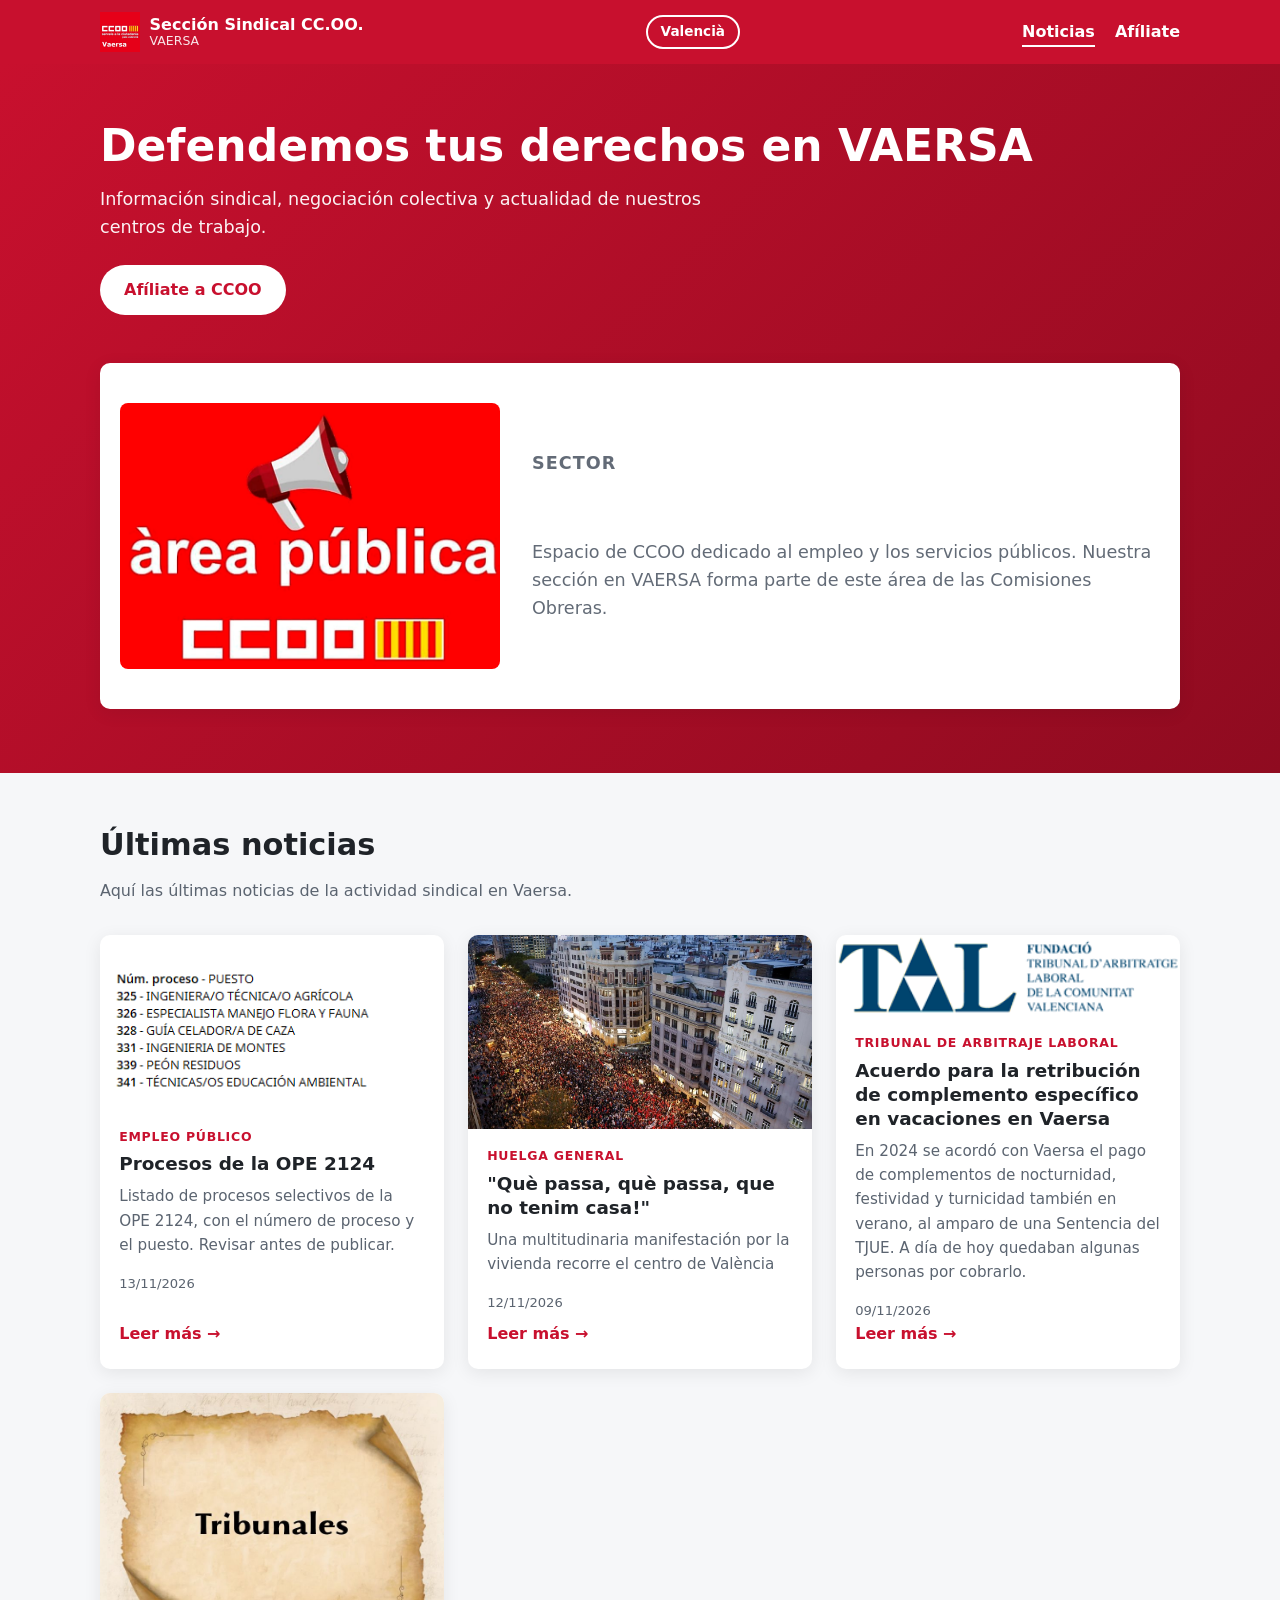
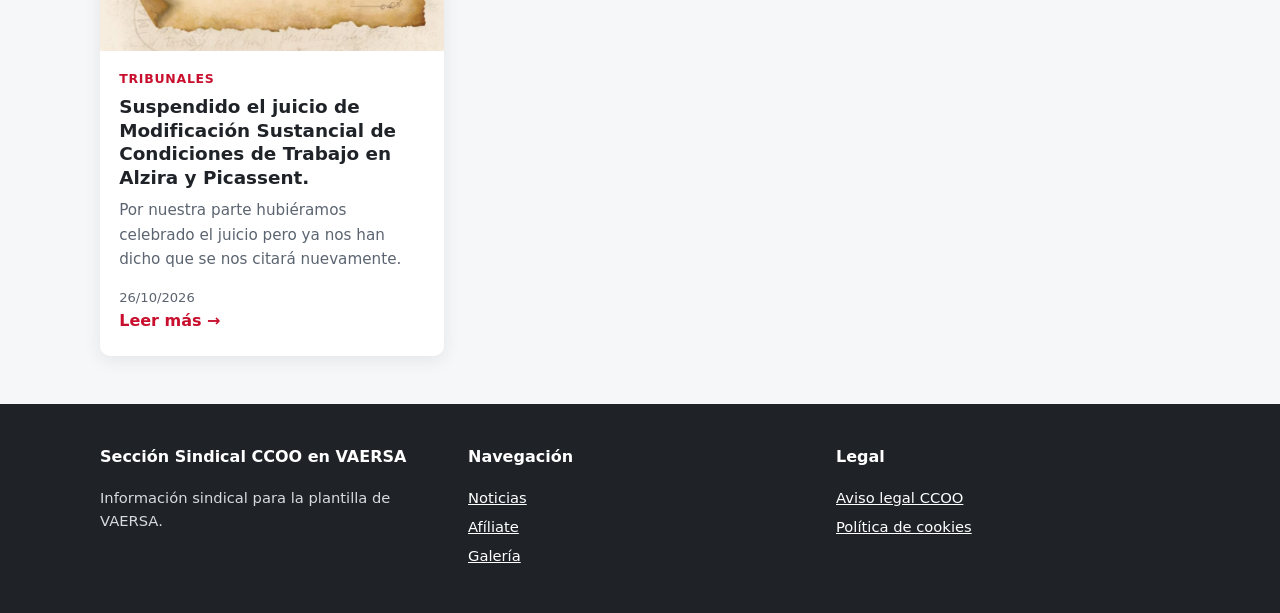
==== commit 6d0dde4d: "search" ====
--- a/es/index.html
+++ b/es/index.html
@@ -1,134 +1,169 @@
 <!DOCTYPE html>
 <html lang="es">
+
 <head>
   <meta charset="UTF-8">
   <meta name="viewport" content="width=device-width, initial-scale=1.0">
   <title>Inicio · CCOO en VAERSA</title>
-  <meta name="description" content="Noticias de la Sección Sindical de CCOO en VAERSA: negociación, centros de trabajo y actualidad laboral.">
+  <meta name="description"
+    content="Noticias de la Sección Sindical de CCOO en VAERSA: negociación, centros de trabajo y actualidad laboral.">
   <link rel="alternate" hreflang="ca" href="../ca/index.html">
   <link rel="alternate" hreflang="es" href="../es/index.html">
   <link rel="icon" type="image/png" href="../img/ccoo-vaersa.png">
   <link rel="stylesheet" href="../css/styles.css">
 </head>
+
 <body>
-<a class="skip" href="#principal">Saltar al contenido</a>
-
-<header class="cabecera">
-  <div class="contenedor">
-    <a class="marca" href="index.html">
-      <img class="marca-wordmark" src="../img/ccoo-wordmark.png" alt="CCOO">
-      <span>Sección Sindical CC.OO.<small>VAERSA</small></span>
-    </a>
-    <div class="derecha">
-      <nav class="idiomes" aria-label="Idioma">
-        <a href="../ca/index.html" lang="ca" hreflang="ca">Valencià</a>
+  <a class="skip" href="#principal">Saltar al contenido</a>
+
+  <header class="cabecera">
+    <div class="contenedor">
+      <a class="marca" href="index.html">
+        <img class="marca-wordmark" src="../img/ccoo-wordmark.png" alt="CCOO">
+        <span>Sección Sindical CC.OO.<small>VAERSA</small></span>
+      </a>
+      <div class="derecha">
+        <nav class="idiomes" aria-label="Idioma">
+          <a href="../ca/index.html" lang="ca" hreflang="ca">Valencià</a>
+        </nav>
+        <button class="menu-btn" aria-expanded="false" aria-controls="menu-principal" aria-label="Abrir menú">☰</button>
+      </div>
+      <nav class="nav" id="menu-principal" aria-label="Principal">
+        <ul>
+          <li><a href="index.html" aria-current="page">Noticias</a></li>
+          <li><a href="afiliacion.html">Afíliate</a></li>
+          <!--<li><a href="galeria.html">Galería</a></li>-->
+        </ul>
       </nav>
-      <button class="menu-btn" aria-expanded="false" aria-controls="menu-principal" aria-label="Abrir menú">☰</button>
     </div>
-    <nav class="nav" id="menu-principal" aria-label="Principal">
-      <ul>
-        <li><a href="index.html" aria-current="page">Noticias</a></li>
-        <li><a href="afiliacion.html">Afíliate</a></li>
-        <li><a href="galeria.html">Galería</a></li>
-      </ul>
-    </nav>
-  </div>
-</header>
-
-<main id="principal">
-  <div class="hero">
-    <div class="contenedor hero-grid">
-      <div>
-        <h1>Defendemos tus derechos en VAERSA</h1>
-        <p>Información sindical, negociación colectiva y actualidad de nuestros centros de trabajo.</p>
-        <a class="boton" href="afiliacion.html">Afíliate a CCOO</a>
-        <a class="boton-sec" href="galeria.html">Ver galería</a>
+  </header>
+
+  <main id="principal">
+    <div class="hero">
+      <div class="contenedor hero-grid">
+        <div>
+          <h1>Defendemos tus derechos en VAERSA</h1>
+          <p>Información sindical, negociación colectiva y actualidad de nuestros centros de trabajo.</p>
+          <a class="boton" href="afiliacion.html">Afíliate a CCOO</a>
+          <!--<a class="boton-sec" href="galeria.html">Ver galería</a>-->
+        </div>
+      </div>
+      <div class="ap contenedor">
+        <a href="https://paisvalencia.fsc.ccoo.es/" target="_blank" rel="noopener noreferrer">
+          <img src="../img/ccoo-area-publica.png" alt="Logotipo de Àrea Pública de CCOO" width="1600" height="1121"
+            loading="lazy">
+        </a>
+        <div>
+          <p class="etiqueta">Sector</p>
+          <h2>Área Pública</h2>
+          <p>Espacio de CCOO dedicado al empleo y los servicios públicos. Nuestra sección en VAERSA forma parte de este
+            área de las Comisiones Obreras.</p>
+        </div>
       </div>
     </div>
-    <div class="ap contenedor">
-      <a href="https://paisvalencia.fsc.ccoo.es/" target="_blank" rel="noopener noreferrer">
-        <img src="../img/ccoo-area-publica.png" alt="Logotipo de Àrea Pública de CCOO" width="1600" height="1121" loading="lazy">
-      </a>
-      <div>
-        <p class="etiqueta">Sector</p>
-        <h2>Área Pública</h2>
-        <p>Espacio de CCOO dedicado al empleo y los servicios públicos. Nuestra sección en VAERSA forma parte de este área de las Comisiones Obreras.</p>
-      </div>
-    </div>
-  </div>
-
-  <section aria-labelledby="titulo-noticias">
-    <div class="contenedor">
-      <h2 id="titulo-noticias">Últimas noticias</h2>
-      <p class="subtitulo">Aquí las últimas noticias de la actividad sindical en Vaersa.</p>
-      <div class="rejilla">
-
-
-
-<!-- NOTICIA -->
-
-        <article class="tarjeta">
-          <img class="pequena" src="../img/fin-ope-2124.png" alt="Listado de procesos selectivos de la OPE 2124 con número de proceso y puesto" width="340" height="137" loading="lazy">
-          <div class="cuerpo">
-            <span class="etiqueta">Empleo público</span>
-            <h3>Procesos de la OPE 2124</h3>
-            <p>Listado de procesos selectivos de la OPE 2124, con el número de proceso y el puesto. Revisar antes de publicar.</p>
-            <div class="mas" hidden><p>Recordad que las plazas con reserva de DF (diversidad funcional) se ofrecen primero a 'DF promoción interna', si hay vacantes se ofrecen a 'DF Turno Libre' y si finalmente quedasen vacantes pasarían a 'sin reserva'. El motivo es que la prioridad de adjudicación es la DF en si misma.</p></div>
-            <span class="fecha">13/11/2026</span>
-            <button class="enlace enlace-btn" type="button" aria-expanded="false" data-mas="Leer más →" data-menos="Menos">Leer más →</button>
-          </div>
-        </article>
-
-<!-- NOTICIA -->
-
-        <article class="tarjeta">
-          <a href="https://www.eldiario.es/comunitat-valenciana/val/multitudinaria-manifestacio-per-l-habitatge-recorre-centre-valencia-passa-passa-no-tenim-casa_1_13656510.html" target="_blank" rel="noopener noreferrer"><img src="../img/mani11N.jpg" alt="11N manifestación en València" width="800" height="450" loading="lazy">
-          </a>
-          <div class="cuerpo">
-            <span class="etiqueta">Huelga General</span>
-            <h3>"Què passa, què passa, que no tenim casa!"</h3>
-            <p>Una multitudinaria manifestación por la vivienda recorre el centro de València</p>
-            <div class="mas" hidden>
-              <p>Unas 40.000 personas participan en una “histórica” manifestación en València en una jornada en la cual se ha parado el Puerto de València, el de Alicante, y en la cual los sindicatos elevan la participación a un 60% y la patronal a un 2,5%.
-              <br><br>La huelga por la vivienda concluye en València con una manifestación masiva, todo y la guerra de cifras, cargas y detenciones</p>
-            </div>
-            <span class="fecha">12/11/2026</span>
-            <button class="enlace enlace-btn" type="button" aria-expanded="false" data-mas="Leer más →" data-menos="Menos">Leer más →</button>
-          </div>
-        </article>
-
-<!-- NOTICIA -->
-        
-        <article class="tarjeta">
-          <img src="../img/logo-tal-header-std.png" alt="Imagen logotipo del TAL" width="800" height="450" loading="lazy">
-          <div class="cuerpo">
-            <span class="etiqueta">Tribunal de Arbitraje Laboral de la Comunitat Valenciana</span>
-            <h3>Acuerdo para la retribución de complemento específico en vacaciones en Vaersa</h3>
-            <p>En 2024 se acordó con Vaersa el pago de complementos de nocturnidad, festividad y turnicidad también en verano, al amparo de una Sentencia del TJUE. A día de hoy quedaban algunas personas por cobrarlo.</p>
-            <a class="mas" hidden><hr href="https://drive.google.com/file/d/1qpJYz8GKx-r6zxWTsZtFONH2O6Zj_iJY/view?usp=drive_link" target="_blank" rel="noopener noreferrer"></a><p>Hoy la empresa se compromete con nosotr@s a pagar lo atrasado en la nómina de diciembre.</p></div>
-            <span class="fecha">09/11/2026</span>
-            <button class="enlace enlace-btn" type="button" aria-expanded="false" data-mas="Leer más →" data-menos="Menos">Leer más →</button>
-          </div>
-        </article>
-
-<!-- NOTICIA -->
-
-        <article class="tarjeta">
-          <img src="../img/Tribunales.jpg" alt="Sección de tribunales" width="800" height="450" loading="lazy">
-          <div class="cuerpo">
-            <span class="etiqueta">Tribunales</span>
-            <h3>Suspendido el juicio de Modificación Sustancial de Condiciones de Trabajo en Alzira y Picassent.</h3>
-            <p>Por nuestra parte hubiéramos celebrado el juicio pero ya nos han dicho que se nos citará nuevamente.</p>
-            <div class="mas" hidden><p>Los motivos:<br>
-              -VAERSA ha facilitado documentación no legible en dos archivos a través del sistema de comunicación judicial.<br>
-              -La Inspección de Trabajo 'no ha tenido tiempo' de informar al juzgado por falta de medios.<br>
-              -A la Abogacía de la GVA y a VAERSA no les da la gana celebrar en estas condiciones.</p></div>
-            <span class="fecha">26/10/2026</span>
-            <button class="enlace enlace-btn" type="button" aria-expanded="false" data-mas="Leer más →" data-menos="Menos">Leer más →</button>
-          </div>
-        </article>
-
-        <!-- <article class="tarjeta">
+
+    <section aria-labelledby="titulo-noticias">
+      <div class="contenedor">
+        <h2 id="titulo-noticias">Últimas noticias</h2>
+        <p class="subtitulo">Aquí las últimas noticias de la actividad sindical en Vaersa.</p>
+        <div class="rejilla">
+
+
+
+          <!-- NOTICIA -->
+
+          <article class="tarjeta">
+            <img class="pequena" src="../img/fin-ope-2124.png"
+              alt="Listado de procesos selectivos de la OPE 2124 con número de proceso y puesto" width="340"
+              height="137" loading="lazy">
+            <div class="cuerpo">
+              <span class="etiqueta">Empleo público</span>
+              <h3>Procesos de la OPE 2124</h3>
+              <p>Listado de procesos selectivos de la OPE 2124, con el número de proceso y el puesto. Revisar antes de
+                publicar.</p>
+              <div class="mas" hidden>
+                <p>Recordad que las plazas con reserva de DF (diversidad funcional) se ofrecen primero a 'DF promoción
+                  interna', si hay vacantes se ofrecen a 'DF Turno Libre' y si finalmente quedasen vacantes pasarían a
+                  'sin reserva'. El motivo es que la prioridad de adjudicación es la DF en si misma.</p>
+              </div>
+              <span class="fecha">13/11/2026</span>
+              <button class="enlace enlace-btn" type="button" aria-expanded="false" data-mas="Leer más →"
+                data-menos="Menos">Leer más →</button>
+            </div>
+          </article>
+
+          <!-- NOTICIA -->
+
+          <article class="tarjeta">
+            <a href="https://www.eldiario.es/comunitat-valenciana/val/multitudinaria-manifestacio-per-l-habitatge-recorre-centre-valencia-passa-passa-no-tenim-casa_1_13656510.html"
+              target="_blank" rel="noopener noreferrer"><img src="../img/mani11N.jpg"
+                alt="11N manifestación en València" width="800" height="450" loading="lazy">
+            </a>
+            <div class="cuerpo">
+              <span class="etiqueta">Huelga General</span>
+              <h3>"Què passa, què passa, que no tenim casa!"</h3>
+              <p>Una multitudinaria manifestación por la vivienda recorre el centro de València</p>
+              <div class="mas" hidden>
+                <p>Unas 40.000 personas participan en una “histórica” manifestación en València en una jornada en la
+                  cual se ha parado el Puerto de València, el de Alicante, y en la cual los sindicatos elevan la
+                  participación a un 60% y la patronal a un 2,5%.
+                  <br><br>La huelga por la vivienda concluye en València con una manifestación masiva, todo y la guerra
+                  de cifras, cargas y detenciones
+                </p>
+              </div>
+              <span class="fecha">12/11/2026</span>
+              <button class="enlace enlace-btn" type="button" aria-expanded="false" data-mas="Leer más →"
+                data-menos="Menos">Leer más →</button>
+            </div>
+          </article>
+
+          <!-- NOTICIA -->
+
+          <article class="tarjeta">
+            <img src="../img/logo-tal-header-std.png" alt="Imatge logotip del TAL" width="800" height="450"
+              loading="lazy">
+            <div class="cuerpo">
+              <span class="etiqueta">Tribunal de Arbitraje Laboral</span>
+              <h3>Acuerdo para la retribución de complemento específico en vacaciones en Vaersa</h3>
+              <p>En 2024 se acordó con Vaersa el pago de complementos de nocturnidad, festividad y turnicidad también en
+                verano, al amparo de una Sentencia del TJUE. A día de hoy quedaban algunas personas por cobrarlo.</p>
+              <div class="mas" hidden>
+                <p><span aria-hidden="true" style=" white-space: nowrap;">👇&nbsp;</span></p>
+                <a class="enlace-rojo"
+                  href="https://drive.google.com/file/d/1qpJYz8GKx-r6zxWTsZtFONH2O6Zj_iJY/view?usp=drive_link"
+                  target="_blank" rel="noopener noreferrer">
+                  <p>Hoy la empresa se compromete con nosotr@s a pagar lo atrasado en la nómina de diciembre.</p>
+                </a>
+              </div>
+              <span class="fecha">09/11/2026</span>
+              <button class="enlace enlace-btn" type="button" aria-expanded="false" data-mas="Llegir més →"
+                data-menos="Menys">Leer más →</button>
+            </div>
+          </article>
+
+          <!-- NOTICIA -->
+
+          <article class="tarjeta">
+            <img src="../img/Tribunales.jpg" alt="Sección de tribunales" width="800" height="450" loading="lazy">
+            <div class="cuerpo">
+              <span class="etiqueta">Tribunales</span>
+              <h3>Suspendido el juicio de Modificación Sustancial de Condiciones de Trabajo en Alzira y Picassent.</h3>
+              <p>Por nuestra parte hubiéramos celebrado el juicio pero ya nos han dicho que se nos citará nuevamente.
+              </p>
+              <div class="mas" hidden>
+                <p>Los motivos:<br>
+                  -VAERSA ha facilitado documentación no legible en dos archivos a través del sistema de comunicación
+                  judicial.<br>
+                  -La Inspección de Trabajo 'no ha tenido tiempo' de informar al juzgado por falta de medios.<br>
+                  -A la Abogacía de la GVA y a VAERSA no les da la gana celebrar en estas condiciones.</p>
+              </div>
+              <span class="fecha">26/10/2026</span>
+              <button class="enlace enlace-btn" type="button" aria-expanded="false" data-mas="Leer más →"
+                data-menos="Menos">Leer más →</button>
+            </div>
+          </article>
+
+          <!-- <article class="tarjeta">
           <img src="../img/noticia-03.svg" alt="Imagen de la noticia de ejemplo 3" width="800" height="450" loading="lazy">
           <div class="cuerpo">
             <span class="etiqueta">Centros</span>
@@ -139,35 +174,36 @@
             <button class="enlace enlace-btn" type="button" aria-expanded="false" data-mas="Leer más →" data-menos="Menos">Leer más →</button>
           </div>
         </article> -->
+        </div>
+      </div>
+    </section>
+  </main>
+
+  <footer class="pie">
+    <div class="contenedor columnas">
+      <div>
+        <h3>Sección Sindical CCOO en VAERSA</h3>
+        <p>Información sindical para la plantilla de VAERSA.</p>
+      </div>
+      <div>
+        <h3>Navegación</h3>
+        <ul>
+          <li><a href="index.html">Noticias</a></li>
+          <li><a href="afiliacion.html">Afíliate</a></li>
+          <li><a href="galeria.html">Galería</a></li>
+        </ul>
+      </div>
+      <div>
+        <h3>Legal</h3>
+        <ul>
+          <li><a href="https://www.ccoo.es/Aviso_legal">Aviso legal CCOO</a></li>
+          <li><a href="https://www.ccoo.es/Politica_de_cookies">Política de cookies</a></li>
+        </ul>
       </div>
     </div>
-  </section>
-</main>
-
-<footer class="pie">
-  <div class="contenedor columnas">
-    <div>
-      <h3>Sección Sindical CCOO en VAERSA</h3>
-      <p>Información sindical para la plantilla de VAERSA.</p>
-    </div>
-    <div>
-      <h3>Navegación</h3>
-      <ul>
-        <li><a href="index.html">Noticias</a></li>
-        <li><a href="afiliacion.html">Afíliate</a></li>
-        <li><a href="galeria.html">Galería</a></li>
-      </ul>
-    </div>
-    <div>
-      <h3>Legal</h3>
-      <ul>
-        <li><a href="https://www.ccoo.es/Aviso_legal">Aviso legal CCOO</a></li>
-        <li><a href="https://www.ccoo.es/Politica_de_cookies">Política de cookies</a></li>
-      </ul>
-    </div>
-  </div>
-</footer>
-
-<script src="../js/main.js"></script>
+  </footer>
+
+  <script src="../js/main.js"></script>
 </body>
-</html>
+
+</html>
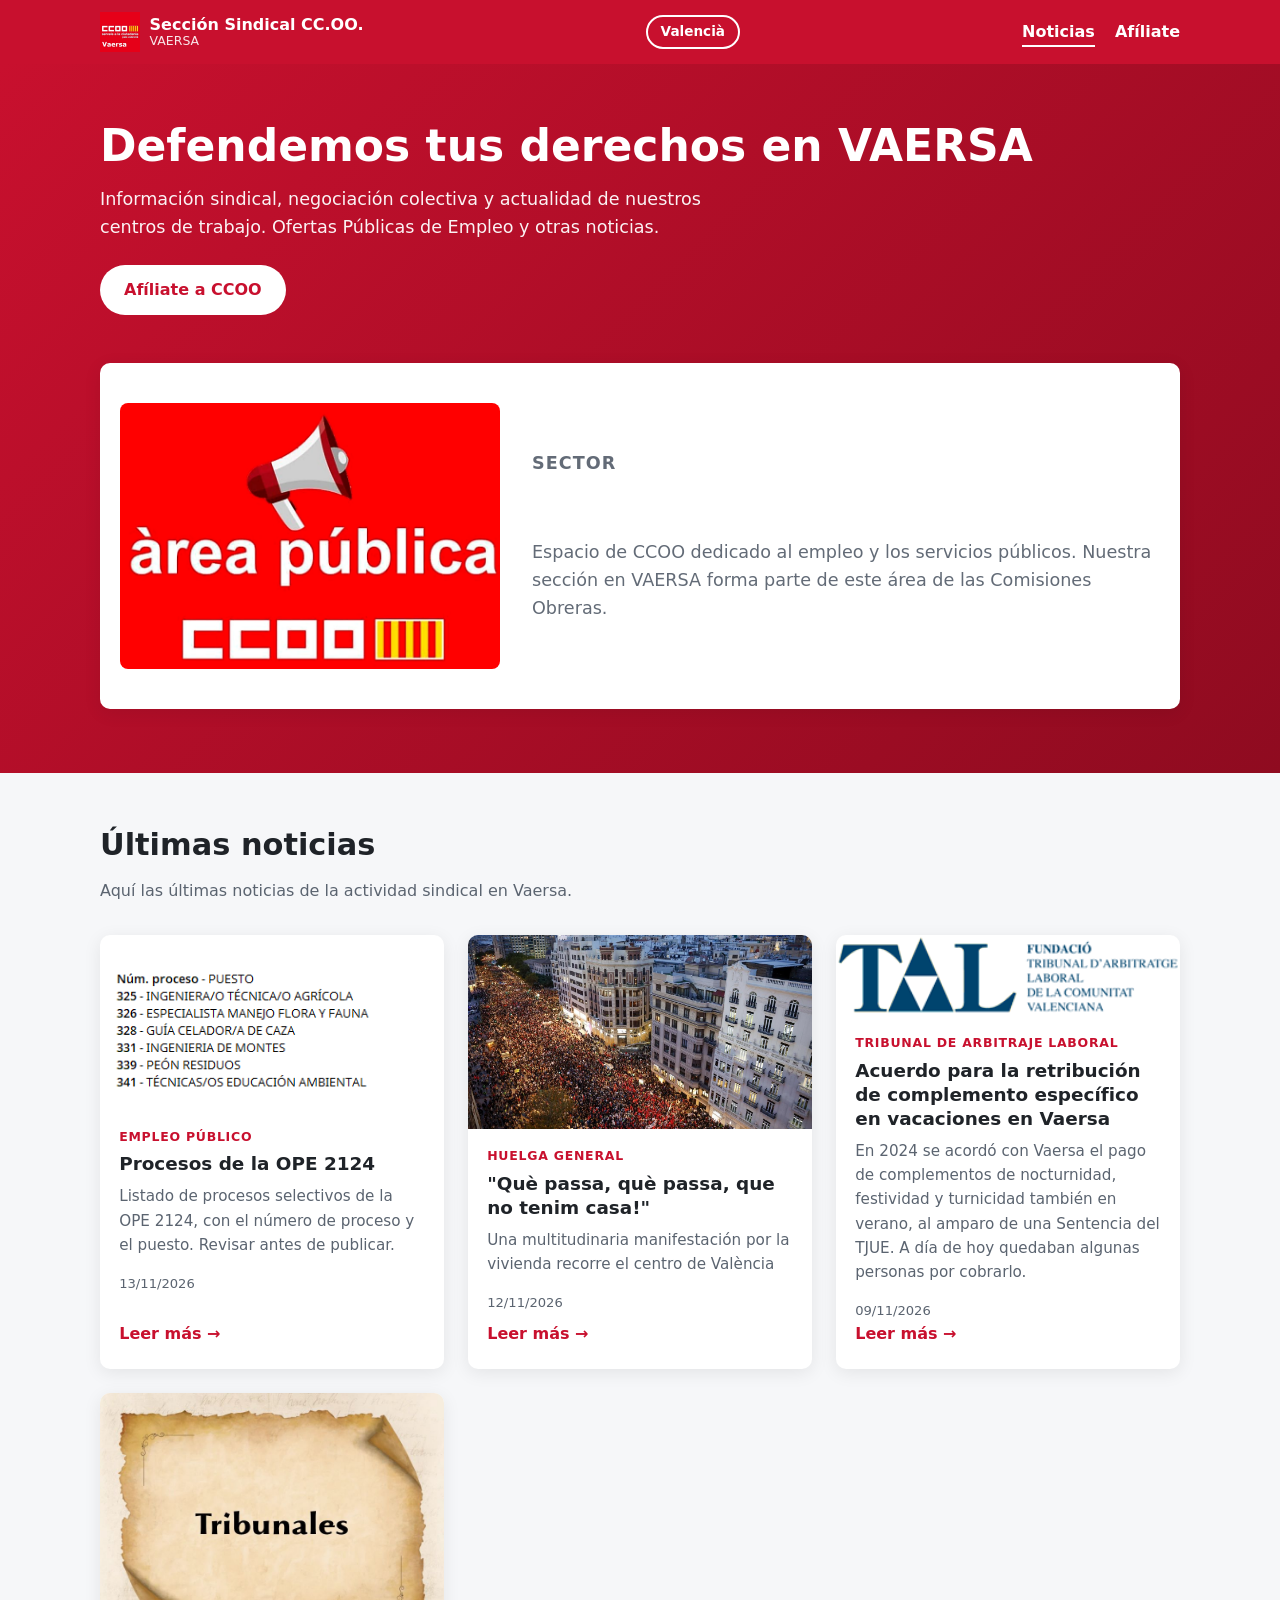
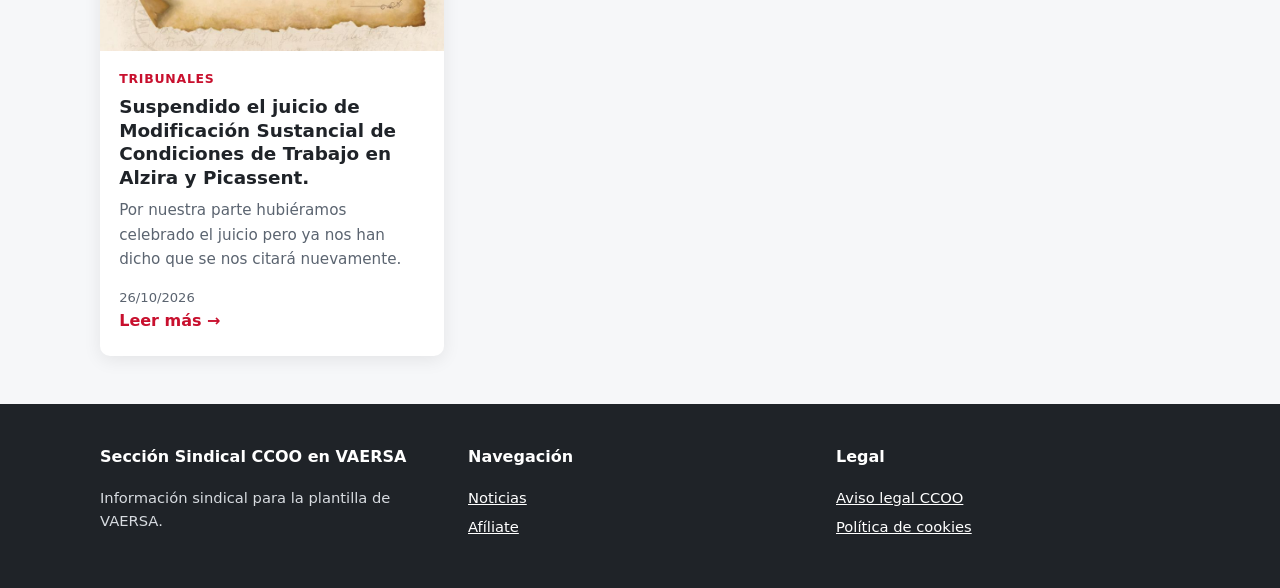
==== commit 10a4d5e8: "producción" ====
--- a/es/index.html
+++ b/es/index.html
@@ -43,7 +43,7 @@
       <div class="contenedor hero-grid">
         <div>
           <h1>Defendemos tus derechos en VAERSA</h1>
-          <p>Información sindical, negociación colectiva y actualidad de nuestros centros de trabajo.</p>
+          <p>Información sindical, negociación colectiva y actualidad de nuestros centros de trabajo. Ofertas Públicas de Empleo y otras noticias.</p>
           <a class="boton" href="afiliacion.html">Afíliate a CCOO</a>
           <!--<a class="boton-sec" href="galeria.html">Ver galería</a>-->
         </div>
@@ -136,8 +136,8 @@
                 </a>
               </div>
               <span class="fecha">09/11/2026</span>
-              <button class="enlace enlace-btn" type="button" aria-expanded="false" data-mas="Llegir més →"
-                data-menos="Menys">Leer más →</button>
+              <button class="enlace enlace-btn" type="button" aria-expanded="false" data-mas="Leer más →"
+                data-menos="Menos">Leer más →</button>
             </div>
           </article>
 
@@ -190,7 +190,7 @@
         <ul>
           <li><a href="index.html">Noticias</a></li>
           <li><a href="afiliacion.html">Afíliate</a></li>
-          <li><a href="galeria.html">Galería</a></li>
+          <!--<li><a href="galeria.html">Galería</a></li>-->
         </ul>
       </div>
       <div>
